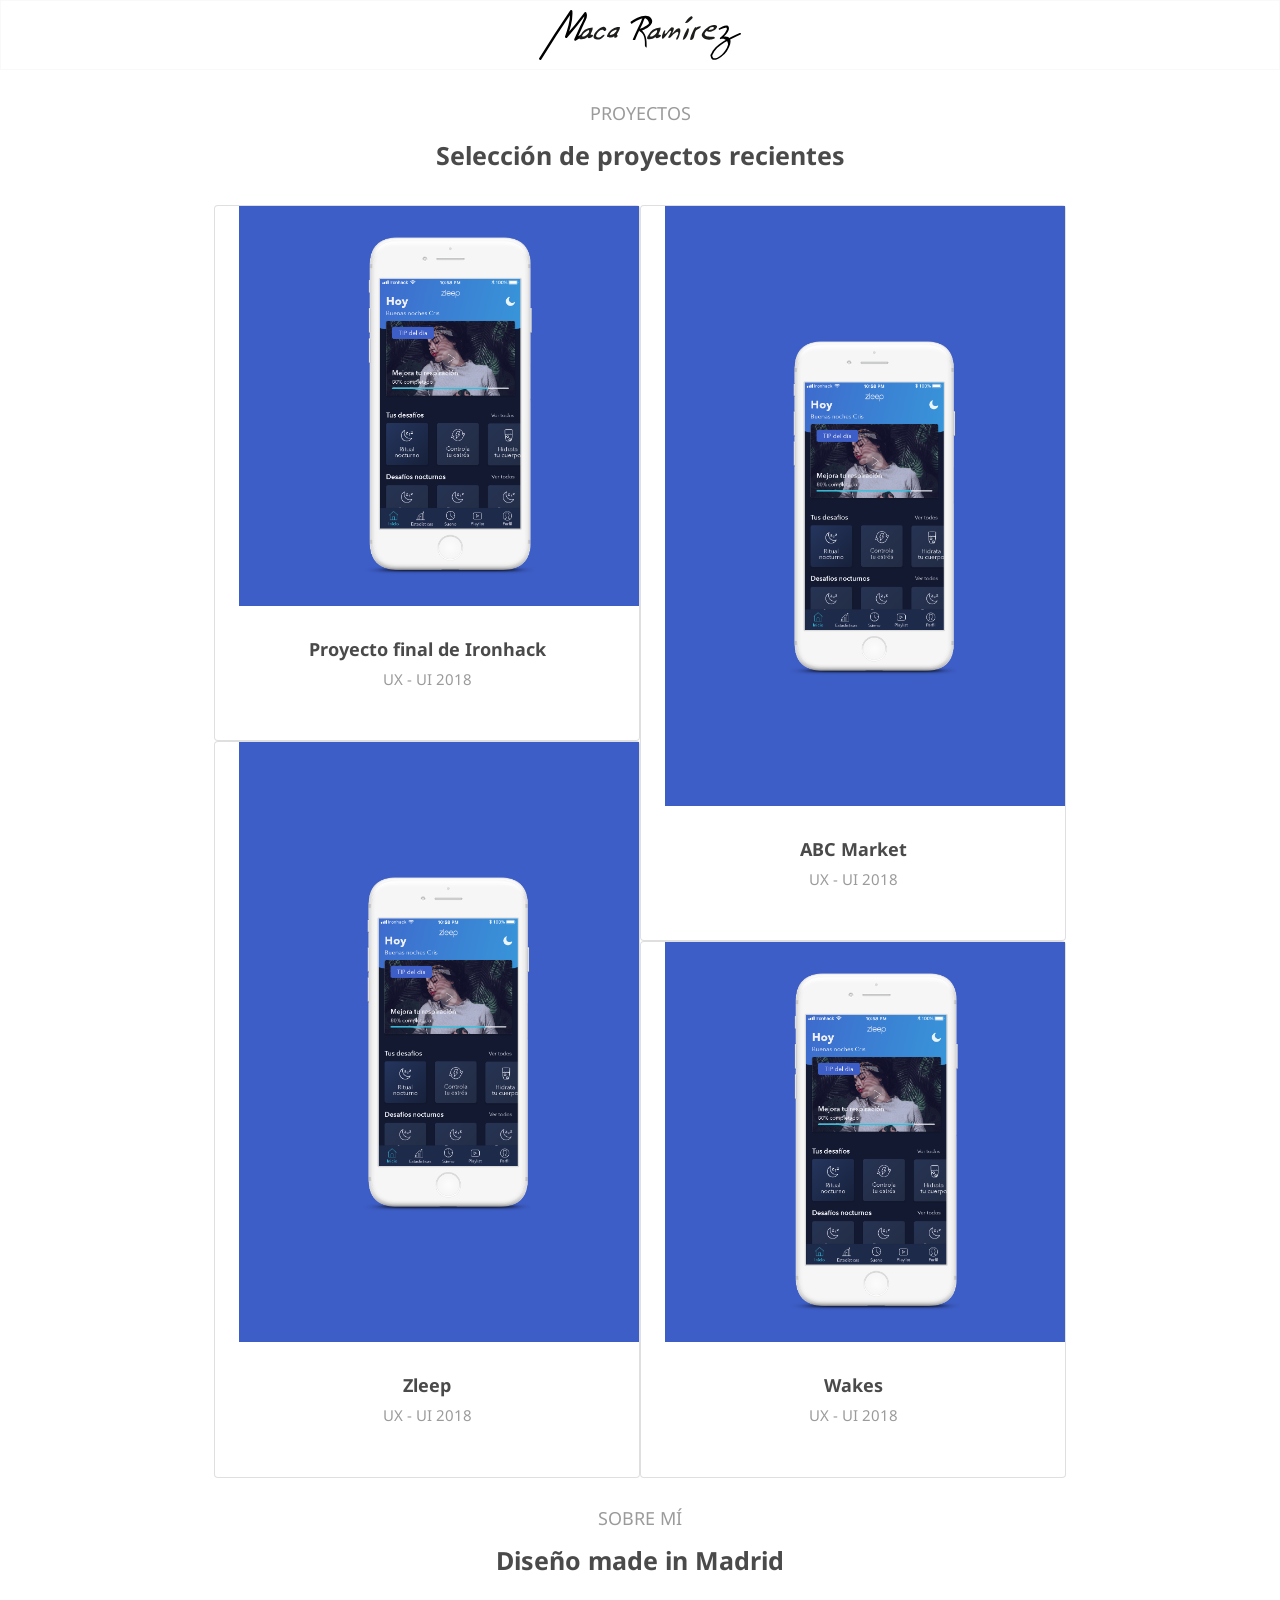
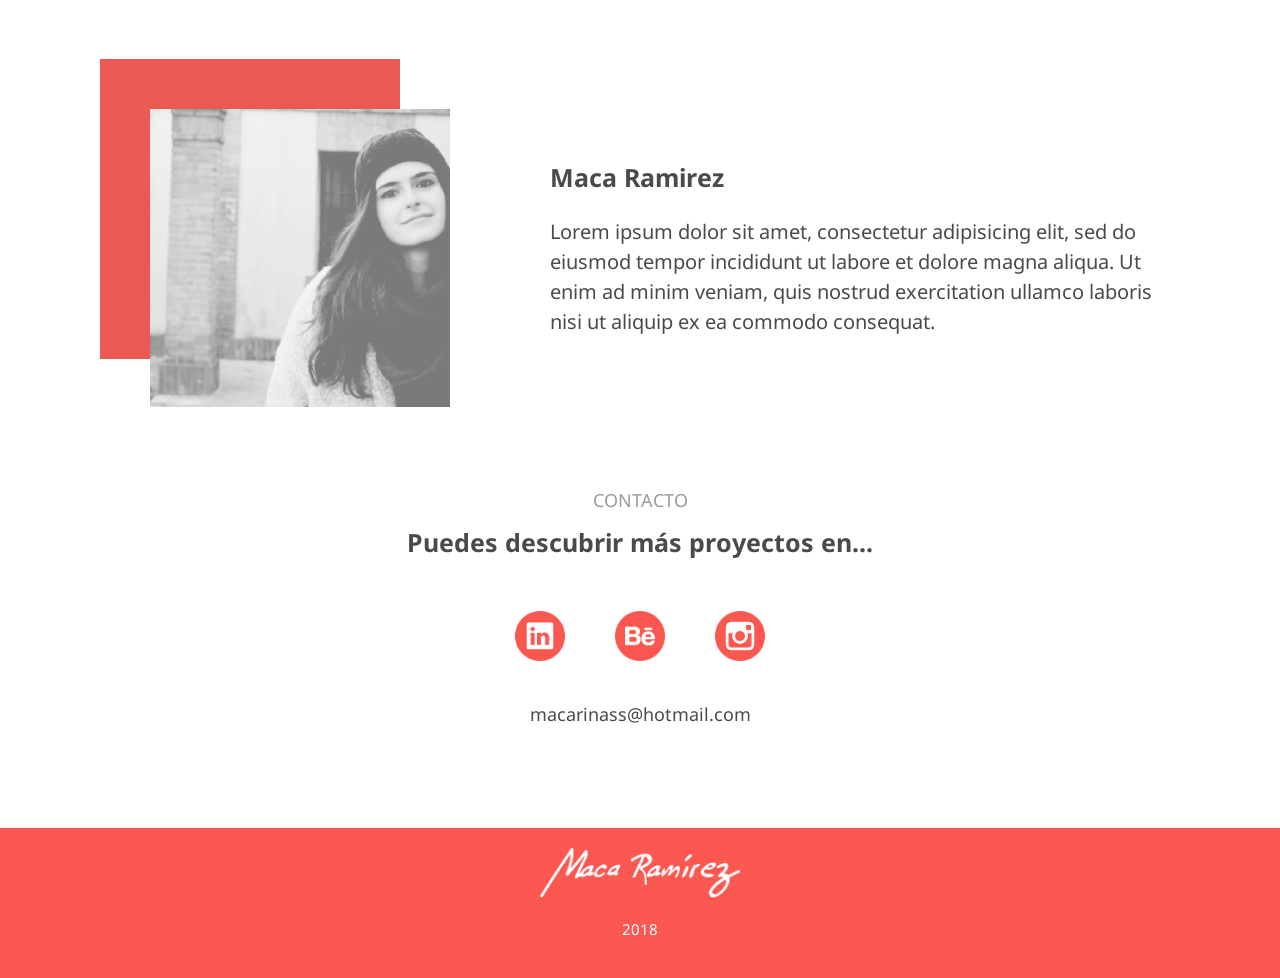
==== index.html @ 179eaa15 "first version" ====
<!DOCTYPE html>
<html lang="en" dir="ltr">
  <head>
    <meta charset="utf-8">
    <link rel="stylesheet" href="stylesheets/file.css">
    <link rel="stylesheet" href="https://stackpath.bootstrapcdn.com/bootstrap/4.1.3/css/bootstrap.min.css">

    <link href="https://fonts.googleapis.com/css?family=Noto+Sans:400,700" rel="stylesheet">

    <title>Maca Ramírez</title>
  </head>
  <body>
    <div class="header">
      <img src="images/name.svg" alt="Logo Maca Ramírez" class="logo">
    </div>
    <main>
      <div class="cover_content">
        <div class="cover">
          <img src="images/cover2.png" alt="Cover description" class="cover2 img-fluid">
        </div>
      </div>
      <div class="proyects_content">
        <div class="proyects_title">
          <span class="type">PROYECTOS</span>
          <span class="subtitle">Selección de proyectos recientes</span>
        </div>

        <div class="cards">
          <div class="card card1">
            <div class="image1 image">
            </div>
            <div class="info_card">
              <span class="name_card">Proyecto final de Ironhack</span>
              <span class="description_card">UX - UI 2018</span>
            </div>
          </div>
          <div class="card card2">
            <div class="image2 image">
            </div>
            <div class="info_card">
              <span class="name_card">Zleep</span>
              <span class="description_card">UX - UI 2018</span>
            </div>
          </div>
          <div class="card card3">
            <div class="image3 image">
            </div>
            <div class="info_card">
              <span class="name_card">ABC Market</span>
              <span class="description_card">UX - UI 2018</span>
            </div>
          </div>
          <div class="card card4">
            <div class="image4 image">
            </div>
            <div class="info_card">
              <span class="name_card">Wakes</span>
              <span class="description_card">UX - UI 2018</span>
            </div>
          </div>
        </div>
      </div>
      <div class="about">
        <div class="proyects_title">
          <span class="type">SOBRE MÍ</span>
          <span class="subtitle">Diseño made in Madrid</span>
        </div>
      </div>
      <div class="about_content">
        <div class="personal">
          <div class="background_box"></div>
          <div class="image_personal">
            <img src="images/personal.jpg" alt="">
          </div>
        </div>
        <div class="info">
          <div class="name">Maca Ramirez</div>
          <div class="info_text">
            Lorem ipsum dolor sit amet, consectetur adipisicing elit, sed do eiusmod tempor incididunt ut labore et dolore magna aliqua. Ut enim ad minim veniam, quis nostrud exercitation ullamco laboris nisi ut aliquip ex ea commodo consequat.
          </div>
        </div>
      </div>
      <div class="contact">
        <div class="proyects_title">
          <span class="type">CONTACTO</span>
          <span class="subtitle">Puedes descubrir más proyectos en...</span>
        </div>
        <div class="redes">
          <span class="Linkedin minilogo">
            <img src="images/linkedin.png" alt="logo linkedin">
          </span>
          <span class="Behance minilogo">
            <img src="images/behance.png" alt="logo linkedin">
          </span>
          <span class="Instagram minilogo">
            <img src="images/instagram.png" alt="logo linkedin">
          </span>
        </div>
        <div class="mail">
          <p>macarinass@hotmail.com</p>
        </div>
      </div>

    </main>
    <footer>
      <div class="footer_content">
        <span class="Logo">
          <img src="images/name.png" alt="logo maca ramirez">
        </span>
        <span class="year">2018</span>
      </div>
    </footer>
  </body>
</html>
---- stylesheets/file.css ----
/* line 1, /Users/macaramirez/Documents/portfolio/Maca_portfolio/scss/file.scss */
.header {
  display: flex;
  justify-content: center;
  align-items: center;
  position: fixed;
  top: 0px;
  width: 100%;
  height: 70px;
  background-color: white;
  border: 1px solid #F9F9F9;
  width: 100%;
  z-index: 1;
}

/* line 13, /Users/macaramirez/Documents/portfolio/Maca_portfolio/scss/file.scss */
.header .logo {
  height: 50px;
}

/* line 17, /Users/macaramirez/Documents/portfolio/Maca_portfolio/scss/file.scss */
main {
  margin-bottom: 100px;
}

/* line 19, /Users/macaramirez/Documents/portfolio/Maca_portfolio/scss/file.scss */
main .cover_content {
  display: flex;
  justify-content: center;
  margin-top: 50px;
}

/* line 23, /Users/macaramirez/Documents/portfolio/Maca_portfolio/scss/file.scss */
main .cover_content .cover {
  display: flex;
  justify-content: center;
  width: 90%;
  background-color: #eb5953;
  /*
      .imagen1{
        background-image: url(../images/portada1.jpg);
        width: 500px;
        height: 600px;
        background-size: auto;

      }

      .cover1{
        display: inline;
        height: 600px;
      }

    }
    .cover:hover{
      .cover1{
        display: none;
      }
      .cover2{
        display: inline;
        height: 600px;
      }*/
}

/* line 28, /Users/macaramirez/Documents/portfolio/Maca_portfolio/scss/file.scss */
main .cover_content .cover img {
  width: 800px;
  height: 400px;
}

/* line 55, /Users/macaramirez/Documents/portfolio/Maca_portfolio/scss/file.scss */
main .cover_content .cover .cover2 {
  display: none;
}

/* line 61, /Users/macaramirez/Documents/portfolio/Maca_portfolio/scss/file.scss */
main .proyects_content .proyects_title {
  display: flex;
  flex-direction: column;
  align-items: center;
  margin-top: 50px;
}

/* line 66, /Users/macaramirez/Documents/portfolio/Maca_portfolio/scss/file.scss */
main .proyects_content .proyects_title .type {
  font-family: 'Noto Sans', sans-serif;
  font-size: 18px;
  color: #9B9B9B;
  font-weight: 400;
  margin-bottom: 10px;
}

/* line 73, /Users/macaramirez/Documents/portfolio/Maca_portfolio/scss/file.scss */
main .proyects_content .proyects_title .subtitle {
  font-family: 'Noto Sans', sans-serif;
  font-size: 25px;
  color: #4A4A4A;
  font-weight: 700;
  margin-bottom: 30px;
}

/* line 82, /Users/macaramirez/Documents/portfolio/Maca_portfolio/scss/file.scss */
main .cards {
  display: flex;
  flex-wrap: wrap;
  flex-direction: column;
  align-content: center;
  height: 1300px;
}

/* line 90, /Users/macaramirez/Documents/portfolio/Maca_portfolio/scss/file.scss */
main .cards .card .image1 {
  background-image: url("../images/proyect1.png");
  background-size: cover;
  height: 400px;
  width: 400px;
  margin-left: 24px;
}

/* line 98, /Users/macaramirez/Documents/portfolio/Maca_portfolio/scss/file.scss */
main .cards .card .image2 {
  background-image: url("../images/proyect2.png");
  background-size: cover;
  height: 600px;
  width: 400px;
  margin-left: 24px;
}

/* line 106, /Users/macaramirez/Documents/portfolio/Maca_portfolio/scss/file.scss */
main .cards .card .image3 {
  background-image: url("../images/proyect2.png");
  background-size: cover;
  height: 600px;
  width: 400px;
  margin-left: 24px;
}

/* line 114, /Users/macaramirez/Documents/portfolio/Maca_portfolio/scss/file.scss */
main .cards .card .image4 {
  background-image: url("../images/proyect1.png");
  background-size: cover;
  height: 400px;
  width: 400px;
  margin-left: 24px;
}

/* line 122, /Users/macaramirez/Documents/portfolio/Maca_portfolio/scss/file.scss */
main .cards .card .image {
  background-color: #3e5ec7;
}

/* line 125, /Users/macaramirez/Documents/portfolio/Maca_portfolio/scss/file.scss */
main .cards .card .image:hover {
  background-color: #eb5953;
}

/* line 129, /Users/macaramirez/Documents/portfolio/Maca_portfolio/scss/file.scss */
main .cards .card .info_card {
  display: flex;
  flex-direction: column;
  align-items: center;
  margin-top: 10px;
}

/* line 134, /Users/macaramirez/Documents/portfolio/Maca_portfolio/scss/file.scss */
main .cards .card .info_card .name_card {
  font-family: 'Noto Sans', sans-serif;
  font-size: 18px;
  color: #4A4A4A;
  font-weight: 700;
  margin: 20px 0px 5px;
}

/* line 141, /Users/macaramirez/Documents/portfolio/Maca_portfolio/scss/file.scss */
main .cards .card .info_card .description_card {
  font-family: 'Noto Sans', sans-serif;
  font-size: 15px;
  color: #9B9B9B;
  font-weight: 400;
  margin: 0px 0px 50px;
}

/* line 153, /Users/macaramirez/Documents/portfolio/Maca_portfolio/scss/file.scss */
main .about .proyects_title {
  display: flex;
  flex-direction: column;
  align-items: center;
}

/* line 157, /Users/macaramirez/Documents/portfolio/Maca_portfolio/scss/file.scss */
main .about .proyects_title .type {
  font-family: 'Noto Sans', sans-serif;
  font-size: 18px;
  color: #9B9B9B;
  font-weight: 400;
  margin-bottom: 10px;
}

/* line 164, /Users/macaramirez/Documents/portfolio/Maca_portfolio/scss/file.scss */
main .about .proyects_title .subtitle {
  font-family: 'Noto Sans', sans-serif;
  font-size: 25px;
  color: #4A4A4A;
  font-weight: 700;
  margin-bottom: 30px;
}

/* line 173, /Users/macaramirez/Documents/portfolio/Maca_portfolio/scss/file.scss */
main .about_content {
  display: flex;
  margin: 0;
  width: 90%;
}

/* line 178, /Users/macaramirez/Documents/portfolio/Maca_portfolio/scss/file.scss */
main .about_content .personal .background_box {
  position: relative;
  width: 300px;
  height: 300px;
  margin-top: 50px;
  margin-left: 100px;
  background-color: #eb5953;
}

/* line 186, /Users/macaramirez/Documents/portfolio/Maca_portfolio/scss/file.scss */
main .about_content .personal .image_personal {
  position: absolute;
  margin-left: 150px;
  margin-top: -250px;
  width: 300px;
}

/* line 191, /Users/macaramirez/Documents/portfolio/Maca_portfolio/scss/file.scss */
main .about_content .personal .image_personal img {
  width: 100%;
}

/* line 196, /Users/macaramirez/Documents/portfolio/Maca_portfolio/scss/file.scss */
main .about_content .info {
  margin: 150px 0px 100px 150px;
}

/* line 198, /Users/macaramirez/Documents/portfolio/Maca_portfolio/scss/file.scss */
main .about_content .info .name {
  font-family: 'Noto Sans', sans-serif;
  font-size: 25px;
  color: #4A4A4A;
  font-weight: 700;
  margin-bottom: 20px;
}

/* line 205, /Users/macaramirez/Documents/portfolio/Maca_portfolio/scss/file.scss */
main .about_content .info .info_text {
  font-family: 'Noto Sans', sans-serif;
  font-size: 20px;
  color: #4A4A4A;
  font-weight: 400;
}

/* line 214, /Users/macaramirez/Documents/portfolio/Maca_portfolio/scss/file.scss */
main .contact .proyects_title {
  display: flex;
  flex-direction: column;
  align-items: center;
  margin-top: 50px;
}

/* line 219, /Users/macaramirez/Documents/portfolio/Maca_portfolio/scss/file.scss */
main .contact .proyects_title .type {
  font-family: 'Noto Sans', sans-serif;
  font-size: 18px;
  color: #9B9B9B;
  font-weight: 400;
  margin-bottom: 10px;
}

/* line 226, /Users/macaramirez/Documents/portfolio/Maca_portfolio/scss/file.scss */
main .contact .proyects_title .subtitle {
  font-family: 'Noto Sans', sans-serif;
  font-size: 25px;
  color: #4A4A4A;
  font-weight: 700;
  margin-bottom: 50px;
}

/* line 234, /Users/macaramirez/Documents/portfolio/Maca_portfolio/scss/file.scss */
main .contact .redes {
  display: flex;
  justify-content: center;
}

/* line 237, /Users/macaramirez/Documents/portfolio/Maca_portfolio/scss/file.scss */
main .contact .redes span.minilogo {
  margin: 0 25px;
}

/* line 239, /Users/macaramirez/Documents/portfolio/Maca_portfolio/scss/file.scss */
main .contact .redes span.minilogo img {
  width: 50px;
}

/* line 244, /Users/macaramirez/Documents/portfolio/Maca_portfolio/scss/file.scss */
main .contact .mail {
  display: flex;
  justify-content: center;
}

/* line 247, /Users/macaramirez/Documents/portfolio/Maca_portfolio/scss/file.scss */
main .contact .mail p {
  font-family: 'Noto Sans', sans-serif;
  font-size: 18px;
  color: #4A4A4A;
  font-weight: 400;
  margin: 40px 0 0px;
}

/* line 258, /Users/macaramirez/Documents/portfolio/Maca_portfolio/scss/file.scss */
footer {
  height: 150px;
  background-color: #FA5851;
  display: flex;
  flex-direction: column;
  align-items: center;
  justify-content: center;
}

/* line 265, /Users/macaramirez/Documents/portfolio/Maca_portfolio/scss/file.scss */
footer .footer_content {
  display: flex;
  flex-direction: column;
  align-items: center;
  justify-content: center;
}

/* line 270, /Users/macaramirez/Documents/portfolio/Maca_portfolio/scss/file.scss */
footer .footer_content img {
  width: 200px;
  margin: 20px 0 20px;
}

/* line 274, /Users/macaramirez/Documents/portfolio/Maca_portfolio/scss/file.scss */
footer .footer_content span {
  font-family: 'Noto Sans', sans-serif;
  font-size: 15px;
  color: white;
  font-weight: 400;
  margin-bottom: 20px 0 40px;
}

/*# sourceMappingURL=../stylesheets/file.map */
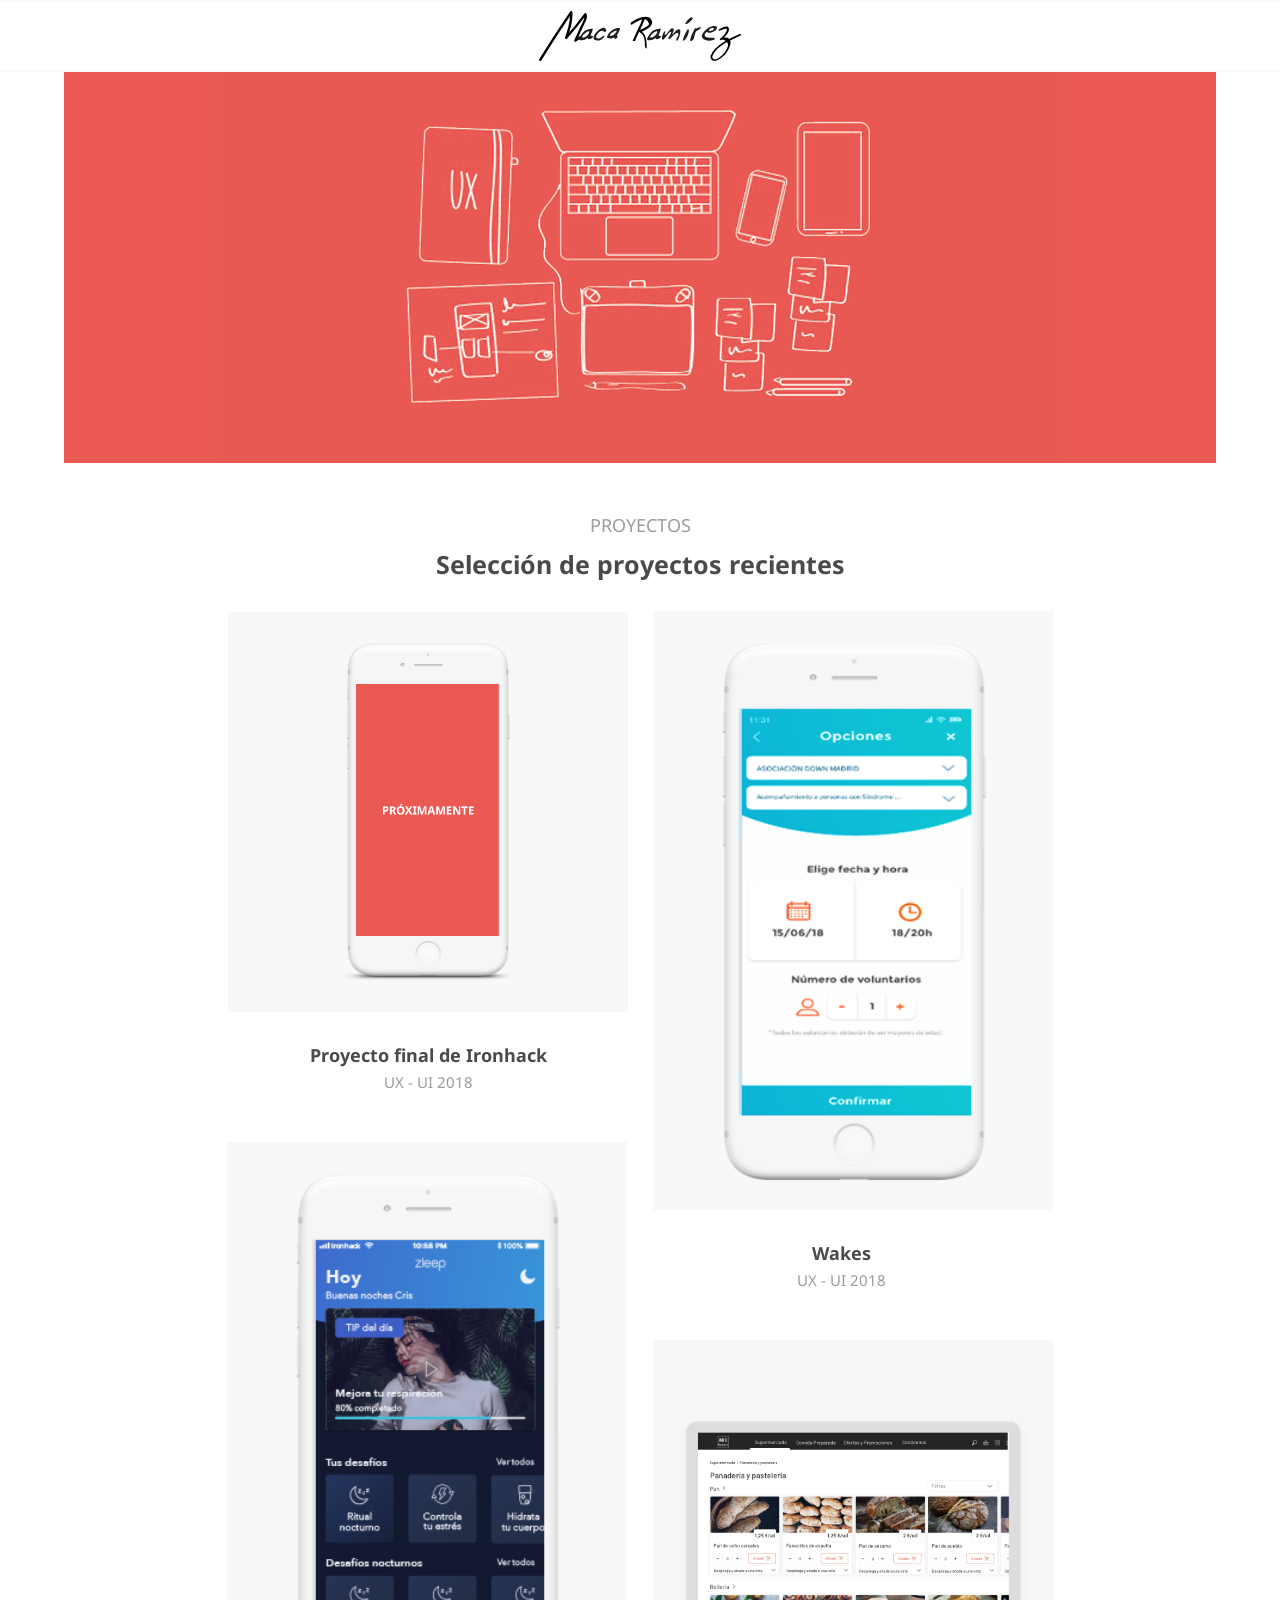
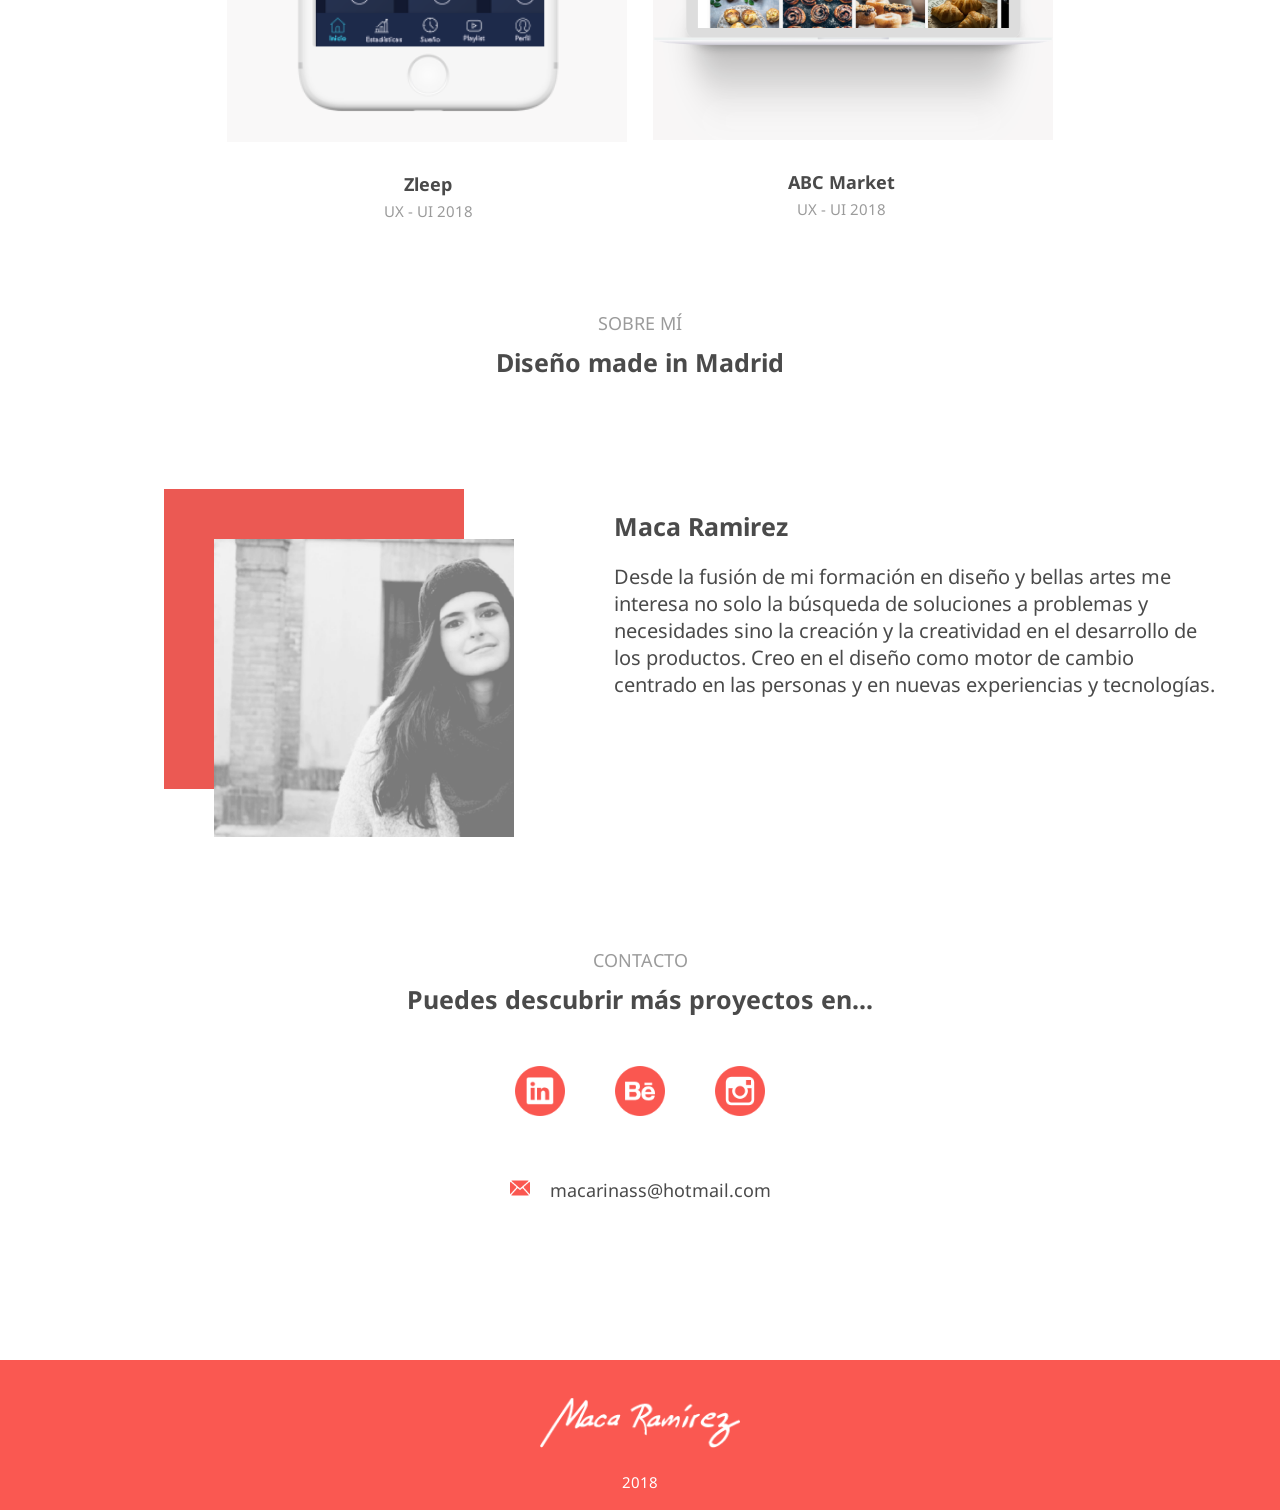
==== commit b6740e35: "pueblo" ====
--- a/index.html
+++ b/index.html
@@ -2,8 +2,8 @@
 <html lang="en" dir="ltr">
   <head>
     <meta charset="utf-8">
+    <meta name="viewport" content="width=device-width, initial-scale=1">
     <link rel="stylesheet" href="stylesheets/file.css">
-    <link rel="stylesheet" href="https://stackpath.bootstrapcdn.com/bootstrap/4.1.3/css/bootstrap.min.css">
 
     <link href="https://fonts.googleapis.com/css?family=Noto+Sans:400,700" rel="stylesheet">
 
@@ -13,10 +13,15 @@
     <div class="header">
       <img src="images/name.svg" alt="Logo Maca Ramírez" class="logo">
     </div>
-    <main>
+    <main class="principal">
       <div class="cover_content">
         <div class="cover">
-          <img src="images/cover2.png" alt="Cover description" class="cover2 img-fluid">
+          <span class="cover1">
+            <img src="images/cover1.jpg" alt="" class="cover11">
+          </span>
+          <span class="cover2">
+            <img src="images/cover2.jpg" alt="" class="cover22" >
+          </span>
         </div>
       </div>
       <div class="proyects_content">
@@ -26,38 +31,48 @@
         </div>
 
         <div class="cards">
-          <div class="card card1">
-            <div class="image1 image">
+          <a href="#">
+            <div class="card card1">
+              <div class="image1 image_card image_card1">
+              </div>
+              <div class="info_card">
+                <span class="name_card">Proyecto final de Ironhack</span>
+                <span class="description_card">UX - UI 2018</span>
+              </div>
             </div>
-            <div class="info_card">
-              <span class="name_card">Proyecto final de Ironhack</span>
-              <span class="description_card">UX - UI 2018</span>
+          </a>
+          <a href="#">
+            <div class="card card2">
+              <div class="image2 image_card image_card2">
+              </div>
+              <div class="info_card">
+                <span class="name_card">Zleep</span>
+                <span class="description_card">UX - UI 2018</span>
+              </div>
             </div>
-          </div>
-          <div class="card card2">
-            <div class="image2 image">
+          </a>
+
+          <a href="#">
+            <div class="card card3">
+              <div class="image3 image_card image_card3">
+              </div>
+              <div class="info_card">
+                <span class="name_card">Wakes</span>
+                <span class="description_card">UX - UI 2018</span>
+              </div>
             </div>
-            <div class="info_card">
-              <span class="name_card">Zleep</span>
-              <span class="description_card">UX - UI 2018</span>
+          </a>
+
+          <a href="#">
+            <div class="card card4">
+              <div class="image4 image_card image_card4">
+              </div>
+              <div class="info_card">
+                <span class="name_card">ABC Market</span>
+                <span class="description_card">UX - UI 2018</span>
+              </div>
             </div>
-          </div>
-          <div class="card card3">
-            <div class="image3 image">
-            </div>
-            <div class="info_card">
-              <span class="name_card">ABC Market</span>
-              <span class="description_card">UX - UI 2018</span>
-            </div>
-          </div>
-          <div class="card card4">
-            <div class="image4 image">
-            </div>
-            <div class="info_card">
-              <span class="name_card">Wakes</span>
-              <span class="description_card">UX - UI 2018</span>
-            </div>
-          </div>
+          </a>
         </div>
       </div>
       <div class="about">
@@ -76,7 +91,7 @@
         <div class="info">
           <div class="name">Maca Ramirez</div>
           <div class="info_text">
-            Lorem ipsum dolor sit amet, consectetur adipisicing elit, sed do eiusmod tempor incididunt ut labore et dolore magna aliqua. Ut enim ad minim veniam, quis nostrud exercitation ullamco laboris nisi ut aliquip ex ea commodo consequat.
+            Desde la fusión de mi formación en diseño y bellas artes me interesa no solo la búsqueda de soluciones a problemas y necesidades sino la creación y la creatividad en el desarrollo de los productos. Creo en el diseño como motor de cambio centrado en las personas y en nuevas experiencias y tecnologías.
           </div>
         </div>
       </div>
@@ -86,18 +101,39 @@
           <span class="subtitle">Puedes descubrir más proyectos en...</span>
         </div>
         <div class="redes">
-          <span class="Linkedin minilogo">
-            <img src="images/linkedin.png" alt="logo linkedin">
-          </span>
-          <span class="Behance minilogo">
-            <img src="images/behance.png" alt="logo linkedin">
-          </span>
-          <span class="Instagram minilogo">
-            <img src="images/instagram.png" alt="logo linkedin">
-          </span>
+          <a href="https://www.linkedin.com/in/macarenaramirezgiron/">
+            <div class="linkedin">
+              <span class="linkedin_logo minilogo">
+                <img src="images/linkedin.png" alt="logo linkedin" class="lkd">
+                <img src="images/linkedin2.png" alt="logo linkedin" class="lkd_2">
+            </span>
+            </div>
+          </a>
+
+          <a href="https://www.behance.net/macarinassd060">
+            <div class="behance">
+              <span class="behance_logo minilogo">
+                <img src="images/behance.png" alt="logo behance" class="beh">
+                <img src="images/behance2.png" alt="logo behance" class="beh_2">
+              </span>
+            </div>
+          </a>
+          <a href="https://www.instagram.com/mr_uxuidesign/">
+            <div class="instagram">
+              <span class="instagram_logo minilogo">
+                <img src="images/instagram.png" alt="logo instagram" class="ins">
+                <img src="images/instagram2.png" alt="logo instagram" class="ins_2">
+              </span>
+            </div>
+          </a>
+
         </div>
         <div class="mail">
-          <p>macarinass@hotmail.com</p>
+          <span class="icon_mail">
+            <img src="images/mail.png" alt="icono_mail" class="icon_mail_red">
+          </span>
+          <a href="mailto:macarinass@email.com">
+          <p>macarinass@hotmail.com</p></a>
         </div>
       </div>
 
--- a/stylesheets/file.css
+++ b/stylesheets/file.css
@@ -1,349 +1 @@
-/* line 1, /Users/macaramirez/Documents/portfolio/Maca_portfolio/scss/file.scss */
-.header {
-  display: flex;
-  justify-content: center;
-  align-items: center;
-  position: fixed;
-  top: 0px;
-  width: 100%;
-  height: 70px;
-  background-color: white;
-  border: 1px solid #F9F9F9;
-  width: 100%;
-  z-index: 1;
-}
-
-/* line 13, /Users/macaramirez/Documents/portfolio/Maca_portfolio/scss/file.scss */
-.header .logo {
-  height: 50px;
-}
-
-/* line 17, /Users/macaramirez/Documents/portfolio/Maca_portfolio/scss/file.scss */
-main {
-  margin-bottom: 100px;
-}
-
-/* line 19, /Users/macaramirez/Documents/portfolio/Maca_portfolio/scss/file.scss */
-main .cover_content {
-  display: flex;
-  justify-content: center;
-  margin-top: 50px;
-}
-
-/* line 23, /Users/macaramirez/Documents/portfolio/Maca_portfolio/scss/file.scss */
-main .cover_content .cover {
-  display: flex;
-  justify-content: center;
-  width: 90%;
-  background-color: #eb5953;
-  /*
-      .imagen1{
-        background-image: url(../images/portada1.jpg);
-        width: 500px;
-        height: 600px;
-        background-size: auto;
-
-      }
-
-      .cover1{
-        display: inline;
-        height: 600px;
-      }
-
-    }
-    .cover:hover{
-      .cover1{
-        display: none;
-      }
-      .cover2{
-        display: inline;
-        height: 600px;
-      }*/
-}
-
-/* line 28, /Users/macaramirez/Documents/portfolio/Maca_portfolio/scss/file.scss */
-main .cover_content .cover img {
-  width: 800px;
-  height: 400px;
-}
-
-/* line 55, /Users/macaramirez/Documents/portfolio/Maca_portfolio/scss/file.scss */
-main .cover_content .cover .cover2 {
-  display: none;
-}
-
-/* line 61, /Users/macaramirez/Documents/portfolio/Maca_portfolio/scss/file.scss */
-main .proyects_content .proyects_title {
-  display: flex;
-  flex-direction: column;
-  align-items: center;
-  margin-top: 50px;
-}
-
-/* line 66, /Users/macaramirez/Documents/portfolio/Maca_portfolio/scss/file.scss */
-main .proyects_content .proyects_title .type {
-  font-family: 'Noto Sans', sans-serif;
-  font-size: 18px;
-  color: #9B9B9B;
-  font-weight: 400;
-  margin-bottom: 10px;
-}
-
-/* line 73, /Users/macaramirez/Documents/portfolio/Maca_portfolio/scss/file.scss */
-main .proyects_content .proyects_title .subtitle {
-  font-family: 'Noto Sans', sans-serif;
-  font-size: 25px;
-  color: #4A4A4A;
-  font-weight: 700;
-  margin-bottom: 30px;
-}
-
-/* line 82, /Users/macaramirez/Documents/portfolio/Maca_portfolio/scss/file.scss */
-main .cards {
-  display: flex;
-  flex-wrap: wrap;
-  flex-direction: column;
-  align-content: center;
-  height: 1300px;
-}
-
-/* line 90, /Users/macaramirez/Documents/portfolio/Maca_portfolio/scss/file.scss */
-main .cards .card .image1 {
-  background-image: url("../images/proyect1.png");
-  background-size: cover;
-  height: 400px;
-  width: 400px;
-  margin-left: 24px;
-}
-
-/* line 98, /Users/macaramirez/Documents/portfolio/Maca_portfolio/scss/file.scss */
-main .cards .card .image2 {
-  background-image: url("../images/proyect2.png");
-  background-size: cover;
-  height: 600px;
-  width: 400px;
-  margin-left: 24px;
-}
-
-/* line 106, /Users/macaramirez/Documents/portfolio/Maca_portfolio/scss/file.scss */
-main .cards .card .image3 {
-  background-image: url("../images/proyect2.png");
-  background-size: cover;
-  height: 600px;
-  width: 400px;
-  margin-left: 24px;
-}
-
-/* line 114, /Users/macaramirez/Documents/portfolio/Maca_portfolio/scss/file.scss */
-main .cards .card .image4 {
-  background-image: url("../images/proyect1.png");
-  background-size: cover;
-  height: 400px;
-  width: 400px;
-  margin-left: 24px;
-}
-
-/* line 122, /Users/macaramirez/Documents/portfolio/Maca_portfolio/scss/file.scss */
-main .cards .card .image {
-  background-color: #3e5ec7;
-}
-
-/* line 125, /Users/macaramirez/Documents/portfolio/Maca_portfolio/scss/file.scss */
-main .cards .card .image:hover {
-  background-color: #eb5953;
-}
-
-/* line 129, /Users/macaramirez/Documents/portfolio/Maca_portfolio/scss/file.scss */
-main .cards .card .info_card {
-  display: flex;
-  flex-direction: column;
-  align-items: center;
-  margin-top: 10px;
-}
-
-/* line 134, /Users/macaramirez/Documents/portfolio/Maca_portfolio/scss/file.scss */
-main .cards .card .info_card .name_card {
-  font-family: 'Noto Sans', sans-serif;
-  font-size: 18px;
-  color: #4A4A4A;
-  font-weight: 700;
-  margin: 20px 0px 5px;
-}
-
-/* line 141, /Users/macaramirez/Documents/portfolio/Maca_portfolio/scss/file.scss */
-main .cards .card .info_card .description_card {
-  font-family: 'Noto Sans', sans-serif;
-  font-size: 15px;
-  color: #9B9B9B;
-  font-weight: 400;
-  margin: 0px 0px 50px;
-}
-
-/* line 153, /Users/macaramirez/Documents/portfolio/Maca_portfolio/scss/file.scss */
-main .about .proyects_title {
-  display: flex;
-  flex-direction: column;
-  align-items: center;
-}
-
-/* line 157, /Users/macaramirez/Documents/portfolio/Maca_portfolio/scss/file.scss */
-main .about .proyects_title .type {
-  font-family: 'Noto Sans', sans-serif;
-  font-size: 18px;
-  color: #9B9B9B;
-  font-weight: 400;
-  margin-bottom: 10px;
-}
-
-/* line 164, /Users/macaramirez/Documents/portfolio/Maca_portfolio/scss/file.scss */
-main .about .proyects_title .subtitle {
-  font-family: 'Noto Sans', sans-serif;
-  font-size: 25px;
-  color: #4A4A4A;
-  font-weight: 700;
-  margin-bottom: 30px;
-}
-
-/* line 173, /Users/macaramirez/Documents/portfolio/Maca_portfolio/scss/file.scss */
-main .about_content {
-  display: flex;
-  margin: 0;
-  width: 90%;
-}
-
-/* line 178, /Users/macaramirez/Documents/portfolio/Maca_portfolio/scss/file.scss */
-main .about_content .personal .background_box {
-  position: relative;
-  width: 300px;
-  height: 300px;
-  margin-top: 50px;
-  margin-left: 100px;
-  background-color: #eb5953;
-}
-
-/* line 186, /Users/macaramirez/Documents/portfolio/Maca_portfolio/scss/file.scss */
-main .about_content .personal .image_personal {
-  position: absolute;
-  margin-left: 150px;
-  margin-top: -250px;
-  width: 300px;
-}
-
-/* line 191, /Users/macaramirez/Documents/portfolio/Maca_portfolio/scss/file.scss */
-main .about_content .personal .image_personal img {
-  width: 100%;
-}
-
-/* line 196, /Users/macaramirez/Documents/portfolio/Maca_portfolio/scss/file.scss */
-main .about_content .info {
-  margin: 150px 0px 100px 150px;
-}
-
-/* line 198, /Users/macaramirez/Documents/portfolio/Maca_portfolio/scss/file.scss */
-main .about_content .info .name {
-  font-family: 'Noto Sans', sans-serif;
-  font-size: 25px;
-  color: #4A4A4A;
-  font-weight: 700;
-  margin-bottom: 20px;
-}
-
-/* line 205, /Users/macaramirez/Documents/portfolio/Maca_portfolio/scss/file.scss */
-main .about_content .info .info_text {
-  font-family: 'Noto Sans', sans-serif;
-  font-size: 20px;
-  color: #4A4A4A;
-  font-weight: 400;
-}
-
-/* line 214, /Users/macaramirez/Documents/portfolio/Maca_portfolio/scss/file.scss */
-main .contact .proyects_title {
-  display: flex;
-  flex-direction: column;
-  align-items: center;
-  margin-top: 50px;
-}
-
-/* line 219, /Users/macaramirez/Documents/portfolio/Maca_portfolio/scss/file.scss */
-main .contact .proyects_title .type {
-  font-family: 'Noto Sans', sans-serif;
-  font-size: 18px;
-  color: #9B9B9B;
-  font-weight: 400;
-  margin-bottom: 10px;
-}
-
-/* line 226, /Users/macaramirez/Documents/portfolio/Maca_portfolio/scss/file.scss */
-main .contact .proyects_title .subtitle {
-  font-family: 'Noto Sans', sans-serif;
-  font-size: 25px;
-  color: #4A4A4A;
-  font-weight: 700;
-  margin-bottom: 50px;
-}
-
-/* line 234, /Users/macaramirez/Documents/portfolio/Maca_portfolio/scss/file.scss */
-main .contact .redes {
-  display: flex;
-  justify-content: center;
-}
-
-/* line 237, /Users/macaramirez/Documents/portfolio/Maca_portfolio/scss/file.scss */
-main .contact .redes span.minilogo {
-  margin: 0 25px;
-}
-
-/* line 239, /Users/macaramirez/Documents/portfolio/Maca_portfolio/scss/file.scss */
-main .contact .redes span.minilogo img {
-  width: 50px;
-}
-
-/* line 244, /Users/macaramirez/Documents/portfolio/Maca_portfolio/scss/file.scss */
-main .contact .mail {
-  display: flex;
-  justify-content: center;
-}
-
-/* line 247, /Users/macaramirez/Documents/portfolio/Maca_portfolio/scss/file.scss */
-main .contact .mail p {
-  font-family: 'Noto Sans', sans-serif;
-  font-size: 18px;
-  color: #4A4A4A;
-  font-weight: 400;
-  margin: 40px 0 0px;
-}
-
-/* line 258, /Users/macaramirez/Documents/portfolio/Maca_portfolio/scss/file.scss */
-footer {
-  height: 150px;
-  background-color: #FA5851;
-  display: flex;
-  flex-direction: column;
-  align-items: center;
-  justify-content: center;
-}
-
-/* line 265, /Users/macaramirez/Documents/portfolio/Maca_portfolio/scss/file.scss */
-footer .footer_content {
-  display: flex;
-  flex-direction: column;
-  align-items: center;
-  justify-content: center;
-}
-
-/* line 270, /Users/macaramirez/Documents/portfolio/Maca_portfolio/scss/file.scss */
-footer .footer_content img {
-  width: 200px;
-  margin: 20px 0 20px;
-}
-
-/* line 274, /Users/macaramirez/Documents/portfolio/Maca_portfolio/scss/file.scss */
-footer .footer_content span {
-  font-family: 'Noto Sans', sans-serif;
-  font-size: 15px;
-  color: white;
-  font-weight: 400;
-  margin-bottom: 20px 0 40px;
-}
-
-/*# sourceMappingURL=../stylesheets/file.map */+body{margin:0;display:flex;flex-direction:column;align-items:center}body a{text-decoration:none}body .header{display:flex;justify-content:center;align-items:center;position:fixed;top:0px;width:100%;height:70px;background-color:white;border:1px solid #F9F9F9;z-index:1;margin:0}body .header .logo{height:50px}body .principal{width:100%;display:flex;flex-direction:column;align-items:center;margin-bottom:100px}body .principal .cover_content{display:flex;justify-content:center;align-content:center;width:90%;margin-top:50px;background-color:#eb5953}body .principal .cover_content .cover11{width:100%;max-width:100%;height:auto;min-height:200px;display:inline}body .principal .cover_content .cover22{display:none}body .principal .cover_content:hover .cover11{display:none}body .principal .cover_content:hover .cover22{width:100%;max-width:100%;height:auto;min-height:200px;display:inline}body .principal .proyects_content .proyects_title{display:flex;flex-direction:column;align-items:center;margin-top:50px}body .principal .proyects_content .proyects_title .type{font-family:'Noto Sans', sans-serif;font-size:18px;color:#9B9B9B;font-weight:400;margin-bottom:10px}body .principal .proyects_content .proyects_title .subtitle{font-family:'Noto Sans', sans-serif;font-size:25px;color:#4A4A4A;font-weight:700;margin-bottom:30px}body .principal .cards{display:flex;flex-wrap:wrap;flex-direction:column;align-content:center;height:1300px}body .principal .cards .card .image1{background-image:url("../images/proyect1.png");background-size:cover;height:400px;width:400px;border:solid 1px white;background-position:center}body .principal .cards .card .image2{background-image:url("../images/proyect2.png");background-size:cover;height:600px;width:400px;background-position:center}body .principal .cards .card .image3{background-image:url("../images/proyect5.png");background-size:cover;height:600px;width:400px;margin-left:24px;background-position:center}body .principal .cards .card .image4{background-image:url("../images/proyect3.png");background-size:cover;height:400px;width:400px;margin-left:24px;background-position:center}body .principal .cards .card .image_card1{background-color:#F9F8F8}body .principal .cards .card .image_card2{background-color:#F9F8F8}body .principal .cards .card .image_card3{background-color:#F9F8F8}body .principal .cards .card .image_card4{background-color:#F9F8F8}body .principal .cards .card .image_card1:hover{background-color:#FAC751}body .principal .cards .card .image_card2:hover{background-color:#5177FA}body .principal .cards .card .image_card3:hover{background-color:#0dbcd5}body .principal .cards .card .image_card4:hover{background-color:#eb5953}body .principal .cards .card .info_card{display:flex;flex-direction:column;align-items:center;margin-top:10px}body .principal .cards .card .info_card .name_card{font-family:'Noto Sans', sans-serif;font-size:18px;color:#4A4A4A;font-weight:700;margin:20px 0px 5px}body .principal .cards .card .info_card .description_card{font-family:'Noto Sans', sans-serif;font-size:15px;color:#9B9B9B;font-weight:400;margin:0px 0px 50px}body .principal .about .proyects_title{display:flex;flex-direction:column;align-items:center}body .principal .about .proyects_title .type{font-family:'Noto Sans', sans-serif;font-size:18px;color:#9B9B9B;font-weight:400;margin-bottom:10px}body .principal .about .proyects_title .subtitle{font-family:'Noto Sans', sans-serif;font-size:25px;color:#4A4A4A;font-weight:700;margin-bottom:30px}body .principal .about_content{display:flex;margin:0;width:90%}body .principal .about_content .personal .background_box{position:relative;width:300px;height:300px;margin-top:80px;margin-left:100px;background-color:#eb5953}body .principal .about_content .personal .image_personal{position:absolute;margin-left:150px;margin-top:-250px;width:300px}body .principal .about_content .personal .image_personal img{width:100%}body .principal .about_content .info{margin:100px 0px 100px 150px}body .principal .about_content .info .name{font-family:'Noto Sans', sans-serif;font-size:25px;color:#4A4A4A;font-weight:700;margin-bottom:20px}body .principal .about_content .info .info_text{font-family:'Noto Sans', sans-serif;font-size:20px;color:#4A4A4A;font-weight:400}body .principal .contact .proyects_title{display:flex;flex-direction:column;align-items:center;margin-top:150px}body .principal .contact .proyects_title .type{font-family:'Noto Sans', sans-serif;font-size:18px;color:#9B9B9B;font-weight:400;margin-bottom:10px}body .principal .contact .proyects_title .subtitle{font-family:'Noto Sans', sans-serif;font-size:25px;color:#4A4A4A;font-weight:700;margin-bottom:50px}body .principal .contact .redes{display:flex;justify-content:center}body .principal .contact .redes span.minilogo{margin:0 25px}body .principal .contact .redes span.minilogo img{width:50px}body .principal .contact .redes span.minilogo img.lkd_2{display:none}body .principal .contact .redes span.minilogo img.ins_2{display:none}body .principal .contact .redes span.minilogo img.beh_2{display:none}body .principal .contact .redes .linkedin:hover .lkd{display:none}body .principal .contact .redes .linkedin:hover .lkd_2{display:inline}body .principal .contact .redes .behance:hover .beh{display:none}body .principal .contact .redes .behance:hover .beh_2{display:inline}body .principal .contact .redes .instagram:hover .ins{display:none}body .principal .contact .redes .instagram:hover .ins_2{display:inline}body .principal .contact .mail{display:flex;justify-content:center;align-items:center;margin:40px 0}body .principal .contact .mail .icon_mail img{width:20px;margin-right:20px}body .principal .contact .mail p{font-family:'Noto Sans', sans-serif;font-size:18px;color:#4A4A4A;font-weight:400}body footer{height:150px;width:100%;background-color:#FA5851;display:flex;flex-direction:column;align-items:center;justify-content:center}body footer .footer_content{display:flex;flex-direction:column;align-items:center;justify-content:center}body footer .footer_content img{width:200px;margin:20px 0 20px}body footer .footer_content span{font-family:'Noto Sans', sans-serif;font-size:15px;color:white;font-weight:400;margin-bottom:20px 0 40px}@media screen and (max-width: 1024px){body .principal .about_content{display:flex;flex-direction:column;align-items:center}body .principal .cards{height:1100px}body .principal .cards .card .image1{height:450px;width:300px;background-position:center}body .principal .cards .card .image2{height:300px;width:300px;background-position:center}body .principal .cards .card .image3{height:300px;width:300px;background-position:center}body .principal .cards .card .image4{height:450px;width:300px;background-position:center}body .principal .about_content{display:flex;flex-direction:column;align-items:center;margin:0}body .principal .about_content .personal{margin:-80px 0 30px -80px}body .principal .about_content .personal .background_box{margin-bottom:50px;position:relative;width:300px;height:300px;margin-left:100px;background-color:#eb5953}body .principal .about_content .personal .image_personal{margin:-300px 0px 0px 150px}body .principal .about_content .info{display:flex;flex-direction:column;align-items:center;justify-content:center;align-content:center;margin:0}footer{width:100%}}@media screen and (max-width: 680px){body{display:flex;align-items:center;margin:0}body .header{width:100%}body .header .logo{width:150px}body .principal .cover_content{width:95%}body .principal .cover_content .cover .cover11{display:none}body .principal .cover_content .cover .cover22{width:100%;max-width:100%;height:auto;min-height:200px;display:inline}body .principal .proyects_content{display:flex;flex-direction:column;align-items:center;margin:0 auto}body .principal .proyects_content .cards{height:2024px}body .principal .proyects_content .cards .image1{margin:0}body .principal .proyects_content .cards .image2{margin:0}body .principal .proyects_content .cards .image3{margin:0}body .principal .proyects_content .cards .image4{margin:0}body .principal .about_content .personal{margin-left:-110px;margin-bottom:-100px}body .principal .about_content .personal .background_box{margin:75px 0px 45px 100px}body .principal .about_content .personal .background_box .image_personal{position:absolute;margin-left:0;margin-top:-200px;width:300px}body .principal .about_content .info{display:flex;flex-direction:column;align-items:center;margin:130px 0px 20px 13px}body .principal .about_content .proyects_title{display:flex;flex-direction:column;align-items:center}}
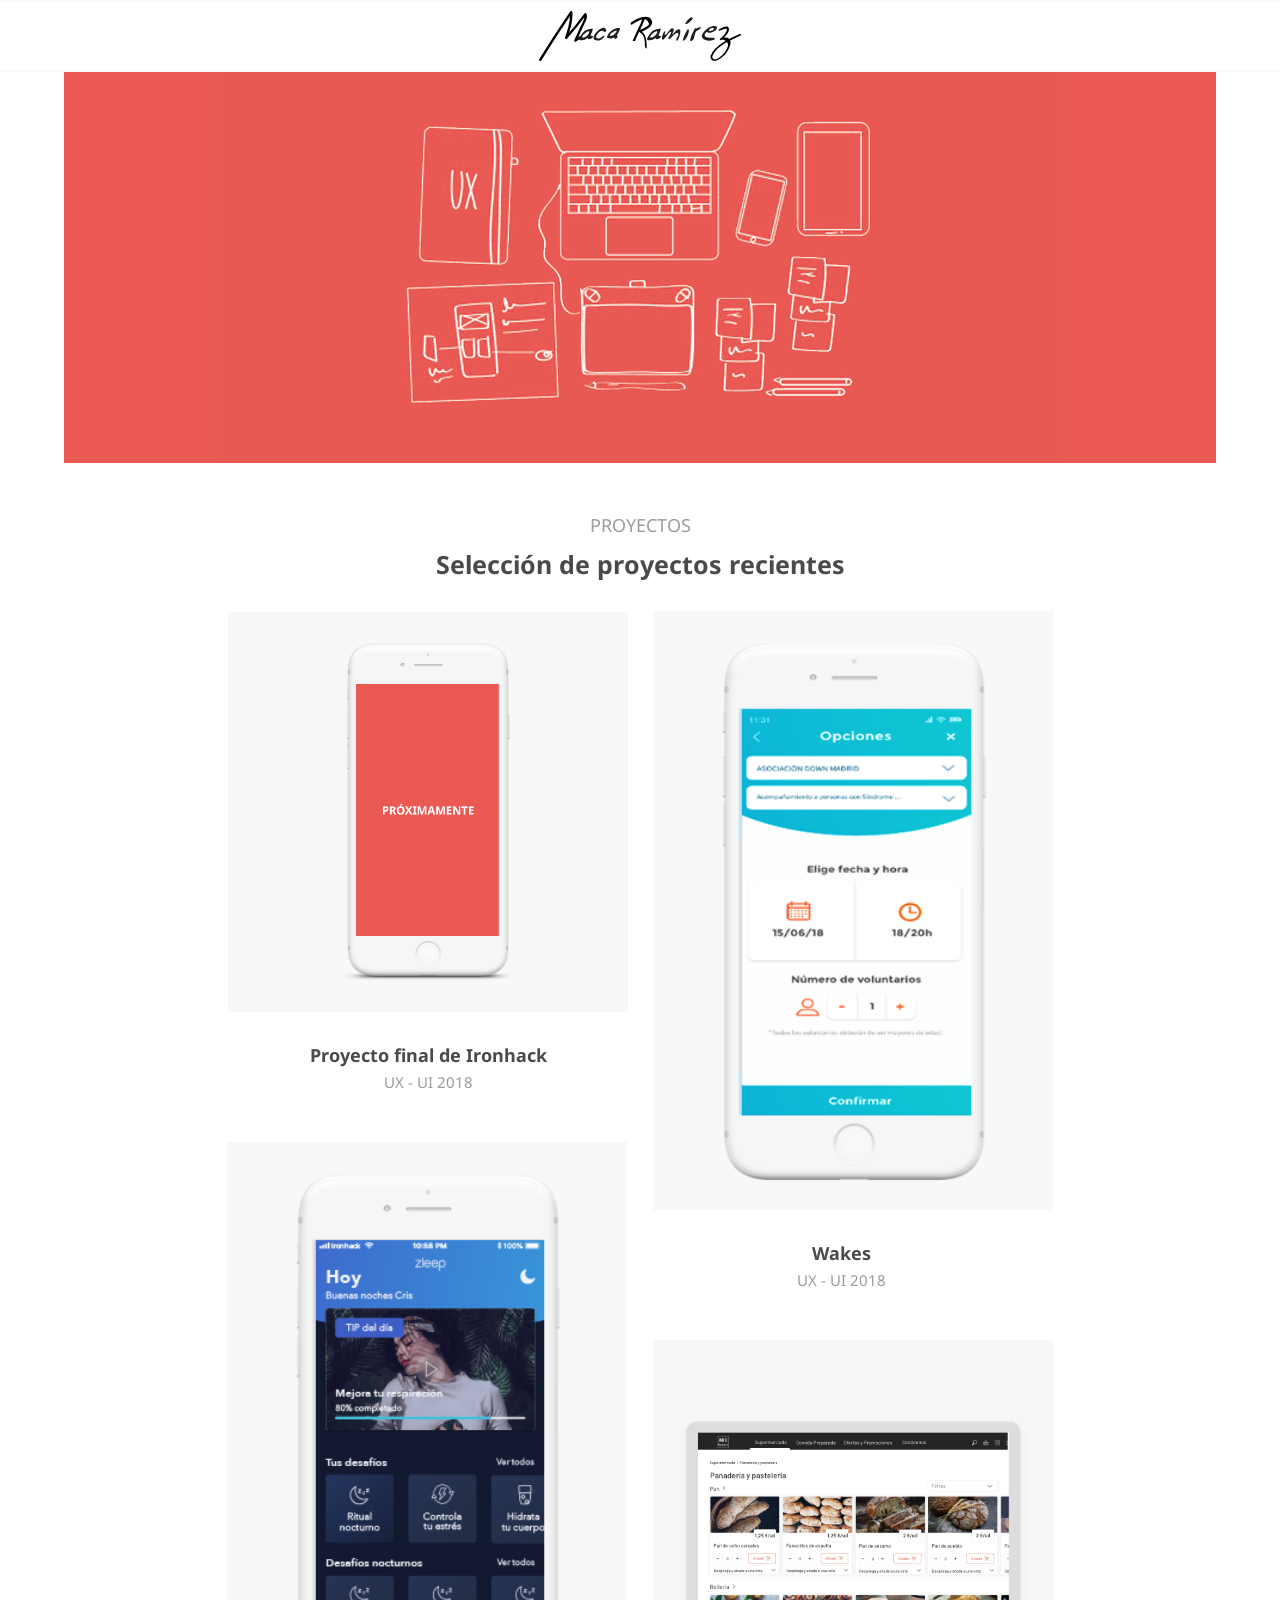
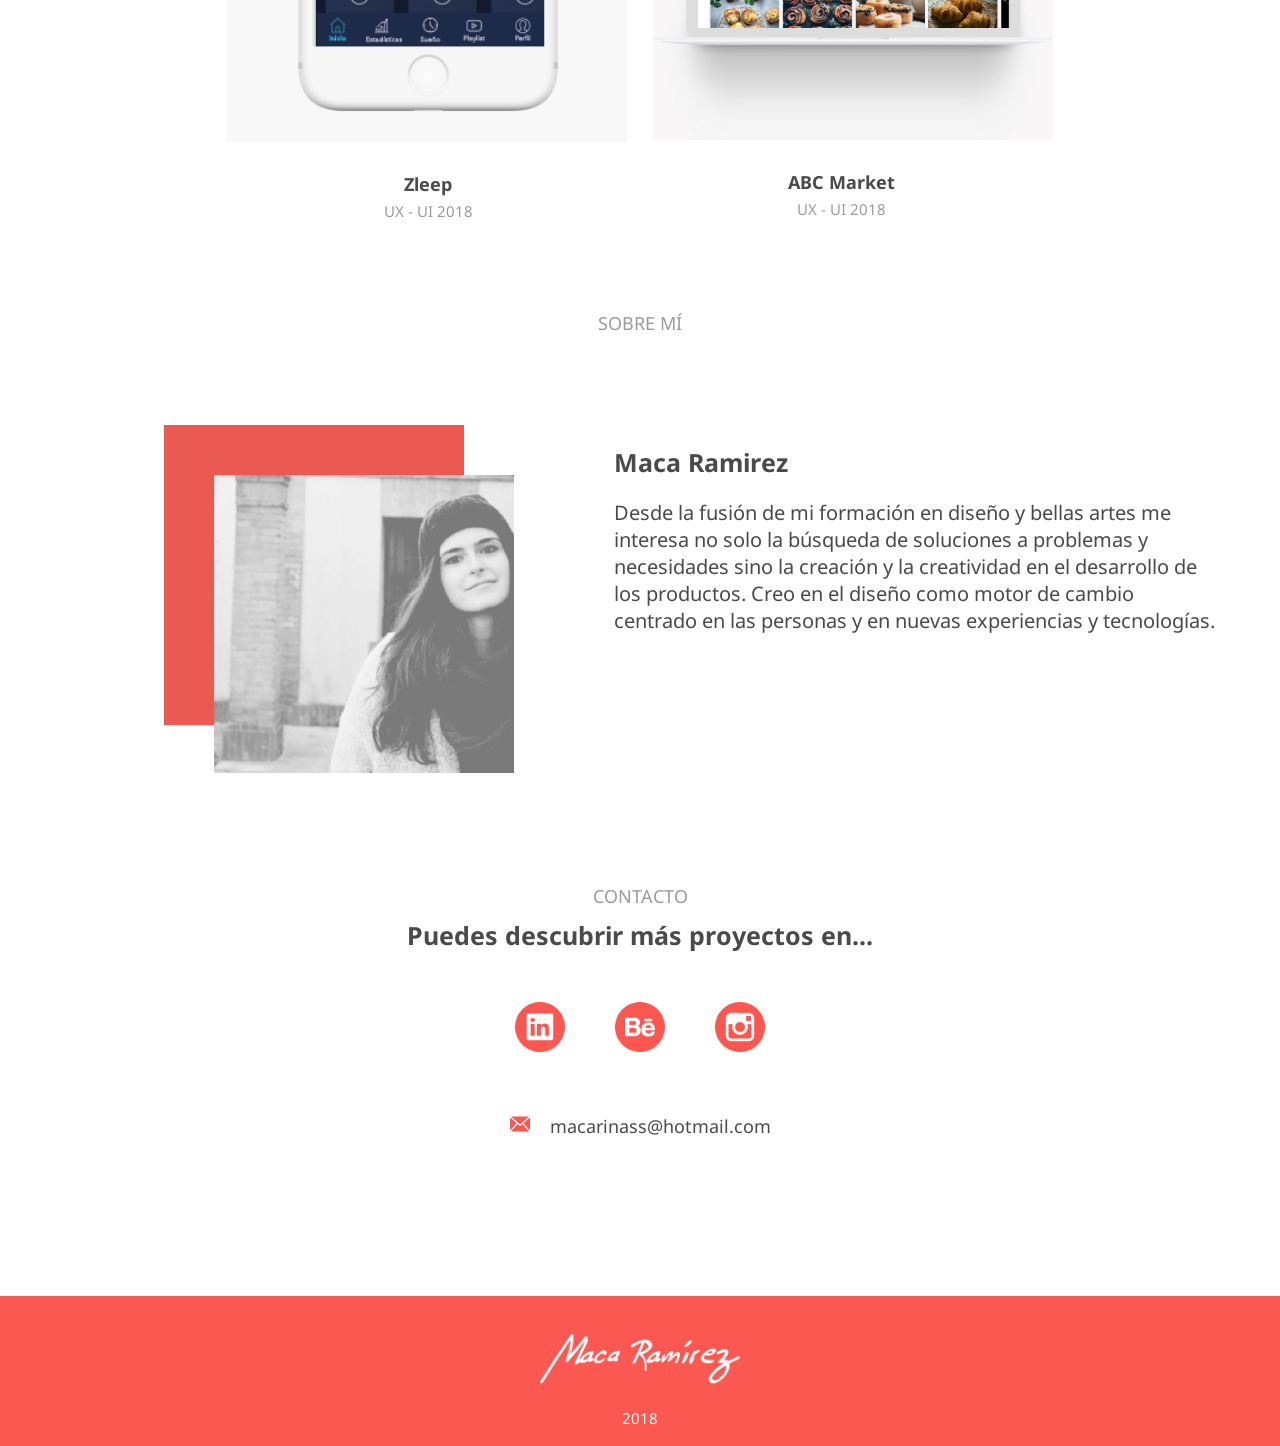
==== commit 1427ffcc: "four" ====
--- a/index.html
+++ b/index.html
@@ -78,7 +78,6 @@
       <div class="about">
         <div class="proyects_title">
           <span class="type">SOBRE MÍ</span>
-          <span class="subtitle">Diseño made in Madrid</span>
         </div>
       </div>
       <div class="about_content">
@@ -141,7 +140,7 @@
     <footer>
       <div class="footer_content">
         <span class="Logo">
-          <img src="images/name.png" alt="logo maca ramirez">
+          <img src="images/name.png" alt="logo maca ramirez" >
         </span>
         <span class="year">2018</span>
       </div>
--- a/stylesheets/file.css
+++ b/stylesheets/file.css
@@ -1 +1 @@
-body{margin:0;display:flex;flex-direction:column;align-items:center}body a{text-decoration:none}body .header{display:flex;justify-content:center;align-items:center;position:fixed;top:0px;width:100%;height:70px;background-color:white;border:1px solid #F9F9F9;z-index:1;margin:0}body .header .logo{height:50px}body .principal{width:100%;display:flex;flex-direction:column;align-items:center;margin-bottom:100px}body .principal .cover_content{display:flex;justify-content:center;align-content:center;width:90%;margin-top:50px;background-color:#eb5953}body .principal .cover_content .cover11{width:100%;max-width:100%;height:auto;min-height:200px;display:inline}body .principal .cover_content .cover22{display:none}body .principal .cover_content:hover .cover11{display:none}body .principal .cover_content:hover .cover22{width:100%;max-width:100%;height:auto;min-height:200px;display:inline}body .principal .proyects_content .proyects_title{display:flex;flex-direction:column;align-items:center;margin-top:50px}body .principal .proyects_content .proyects_title .type{font-family:'Noto Sans', sans-serif;font-size:18px;color:#9B9B9B;font-weight:400;margin-bottom:10px}body .principal .proyects_content .proyects_title .subtitle{font-family:'Noto Sans', sans-serif;font-size:25px;color:#4A4A4A;font-weight:700;margin-bottom:30px}body .principal .cards{display:flex;flex-wrap:wrap;flex-direction:column;align-content:center;height:1300px}body .principal .cards .card .image1{background-image:url("../images/proyect1.png");background-size:cover;height:400px;width:400px;border:solid 1px white;background-position:center}body .principal .cards .card .image2{background-image:url("../images/proyect2.png");background-size:cover;height:600px;width:400px;background-position:center}body .principal .cards .card .image3{background-image:url("../images/proyect5.png");background-size:cover;height:600px;width:400px;margin-left:24px;background-position:center}body .principal .cards .card .image4{background-image:url("../images/proyect3.png");background-size:cover;height:400px;width:400px;margin-left:24px;background-position:center}body .principal .cards .card .image_card1{background-color:#F9F8F8}body .principal .cards .card .image_card2{background-color:#F9F8F8}body .principal .cards .card .image_card3{background-color:#F9F8F8}body .principal .cards .card .image_card4{background-color:#F9F8F8}body .principal .cards .card .image_card1:hover{background-color:#FAC751}body .principal .cards .card .image_card2:hover{background-color:#5177FA}body .principal .cards .card .image_card3:hover{background-color:#0dbcd5}body .principal .cards .card .image_card4:hover{background-color:#eb5953}body .principal .cards .card .info_card{display:flex;flex-direction:column;align-items:center;margin-top:10px}body .principal .cards .card .info_card .name_card{font-family:'Noto Sans', sans-serif;font-size:18px;color:#4A4A4A;font-weight:700;margin:20px 0px 5px}body .principal .cards .card .info_card .description_card{font-family:'Noto Sans', sans-serif;font-size:15px;color:#9B9B9B;font-weight:400;margin:0px 0px 50px}body .principal .about .proyects_title{display:flex;flex-direction:column;align-items:center}body .principal .about .proyects_title .type{font-family:'Noto Sans', sans-serif;font-size:18px;color:#9B9B9B;font-weight:400;margin-bottom:10px}body .principal .about .proyects_title .subtitle{font-family:'Noto Sans', sans-serif;font-size:25px;color:#4A4A4A;font-weight:700;margin-bottom:30px}body .principal .about_content{display:flex;margin:0;width:90%}body .principal .about_content .personal .background_box{position:relative;width:300px;height:300px;margin-top:80px;margin-left:100px;background-color:#eb5953}body .principal .about_content .personal .image_personal{position:absolute;margin-left:150px;margin-top:-250px;width:300px}body .principal .about_content .personal .image_personal img{width:100%}body .principal .about_content .info{margin:100px 0px 100px 150px}body .principal .about_content .info .name{font-family:'Noto Sans', sans-serif;font-size:25px;color:#4A4A4A;font-weight:700;margin-bottom:20px}body .principal .about_content .info .info_text{font-family:'Noto Sans', sans-serif;font-size:20px;color:#4A4A4A;font-weight:400}body .principal .contact .proyects_title{display:flex;flex-direction:column;align-items:center;margin-top:150px}body .principal .contact .proyects_title .type{font-family:'Noto Sans', sans-serif;font-size:18px;color:#9B9B9B;font-weight:400;margin-bottom:10px}body .principal .contact .proyects_title .subtitle{font-family:'Noto Sans', sans-serif;font-size:25px;color:#4A4A4A;font-weight:700;margin-bottom:50px}body .principal .contact .redes{display:flex;justify-content:center}body .principal .contact .redes span.minilogo{margin:0 25px}body .principal .contact .redes span.minilogo img{width:50px}body .principal .contact .redes span.minilogo img.lkd_2{display:none}body .principal .contact .redes span.minilogo img.ins_2{display:none}body .principal .contact .redes span.minilogo img.beh_2{display:none}body .principal .contact .redes .linkedin:hover .lkd{display:none}body .principal .contact .redes .linkedin:hover .lkd_2{display:inline}body .principal .contact .redes .behance:hover .beh{display:none}body .principal .contact .redes .behance:hover .beh_2{display:inline}body .principal .contact .redes .instagram:hover .ins{display:none}body .principal .contact .redes .instagram:hover .ins_2{display:inline}body .principal .contact .mail{display:flex;justify-content:center;align-items:center;margin:40px 0}body .principal .contact .mail .icon_mail img{width:20px;margin-right:20px}body .principal .contact .mail p{font-family:'Noto Sans', sans-serif;font-size:18px;color:#4A4A4A;font-weight:400}body footer{height:150px;width:100%;background-color:#FA5851;display:flex;flex-direction:column;align-items:center;justify-content:center}body footer .footer_content{display:flex;flex-direction:column;align-items:center;justify-content:center}body footer .footer_content img{width:200px;margin:20px 0 20px}body footer .footer_content span{font-family:'Noto Sans', sans-serif;font-size:15px;color:white;font-weight:400;margin-bottom:20px 0 40px}@media screen and (max-width: 1024px){body .principal .about_content{display:flex;flex-direction:column;align-items:center}body .principal .cards{height:1100px}body .principal .cards .card .image1{height:450px;width:300px;background-position:center}body .principal .cards .card .image2{height:300px;width:300px;background-position:center}body .principal .cards .card .image3{height:300px;width:300px;background-position:center}body .principal .cards .card .image4{height:450px;width:300px;background-position:center}body .principal .about_content{display:flex;flex-direction:column;align-items:center;margin:0}body .principal .about_content .personal{margin:-80px 0 30px -80px}body .principal .about_content .personal .background_box{margin-bottom:50px;position:relative;width:300px;height:300px;margin-left:100px;background-color:#eb5953}body .principal .about_content .personal .image_personal{margin:-300px 0px 0px 150px}body .principal .about_content .info{display:flex;flex-direction:column;align-items:center;justify-content:center;align-content:center;margin:0}footer{width:100%}}@media screen and (max-width: 680px){body{display:flex;align-items:center;margin:0}body .header{width:100%}body .header .logo{width:150px}body .principal .cover_content{width:95%}body .principal .cover_content .cover .cover11{display:none}body .principal .cover_content .cover .cover22{width:100%;max-width:100%;height:auto;min-height:200px;display:inline}body .principal .proyects_content{display:flex;flex-direction:column;align-items:center;margin:0 auto}body .principal .proyects_content .cards{height:2024px}body .principal .proyects_content .cards .image1{margin:0}body .principal .proyects_content .cards .image2{margin:0}body .principal .proyects_content .cards .image3{margin:0}body .principal .proyects_content .cards .image4{margin:0}body .principal .about_content .personal{margin-left:-110px;margin-bottom:-100px}body .principal .about_content .personal .background_box{margin:75px 0px 45px 100px}body .principal .about_content .personal .background_box .image_personal{position:absolute;margin-left:0;margin-top:-200px;width:300px}body .principal .about_content .info{display:flex;flex-direction:column;align-items:center;margin:130px 0px 20px 13px}body .principal .about_content .proyects_title{display:flex;flex-direction:column;align-items:center}}
+body{margin:0;display:flex;flex-direction:column;align-items:center}body a{text-decoration:none}body .header{display:flex;justify-content:center;align-items:center;position:fixed;top:0px;width:100%;height:70px;background-color:white;border:1px solid #F9F9F9;z-index:1;margin:0}body .header .logo{height:50px}body .principal{width:100%;display:flex;flex-direction:column;align-items:center;margin-bottom:100px}body .principal .cover_content{display:flex;justify-content:center;align-content:center;width:90%;margin-top:50px;background-color:#eb5953}body .principal .cover_content .cover11{width:100%;max-width:100%;height:auto;min-height:200px;display:inline}body .principal .cover_content .cover22{display:none}body .principal .cover_content:hover .cover11{display:none}body .principal .cover_content:hover .cover22{width:100%;max-width:100%;height:auto;min-height:200px;display:inline}body .principal .proyects_content .proyects_title{display:flex;flex-direction:column;align-items:center;margin-top:50px}body .principal .proyects_content .proyects_title .type{font-family:'Noto Sans', sans-serif;font-size:18px;color:#9B9B9B;font-weight:400;margin-bottom:10px}body .principal .proyects_content .proyects_title .subtitle{font-family:'Noto Sans', sans-serif;font-size:25px;color:#4A4A4A;font-weight:700;margin-bottom:30px}body .principal .cards{display:flex;flex-wrap:wrap;flex-direction:column;align-content:center;height:1300px}body .principal .cards .card .image1{background-image:url("../images/proyect1.png");background-size:cover;height:400px;width:400px;border:solid 1px white;background-position:center}body .principal .cards .card .image2{background-image:url("../images/proyect2.png");background-size:cover;height:600px;width:400px;background-position:center}body .principal .cards .card .image3{background-image:url("../images/proyect5.png");background-size:cover;height:600px;width:400px;margin-left:24px;background-position:center}body .principal .cards .card .image4{background-image:url("../images/proyect3.png");background-size:cover;height:400px;width:400px;margin-left:24px;background-position:center}body .principal .cards .card .image_card1{background-color:#F9F8F8}body .principal .cards .card .image_card2{background-color:#F9F8F8}body .principal .cards .card .image_card3{background-color:#F9F8F8}body .principal .cards .card .image_card4{background-color:#F9F8F8}body .principal .cards .card .image_card1:hover{background-color:#FAC751}body .principal .cards .card .image_card2:hover{background-color:#5177FA}body .principal .cards .card .image_card3:hover{background-color:#0dbcd5}body .principal .cards .card .image_card4:hover{background-color:#eb5953}body .principal .cards .card .info_card{display:flex;flex-direction:column;align-items:center;margin-top:10px}body .principal .cards .card .info_card .name_card{font-family:'Noto Sans', sans-serif;font-size:18px;color:#4A4A4A;font-weight:700;margin:20px 0px 5px}body .principal .cards .card .info_card .description_card{font-family:'Noto Sans', sans-serif;font-size:15px;color:#9B9B9B;font-weight:400;margin:0px 0px 50px}body .principal .about .proyects_title{display:flex;flex-direction:column;align-items:center}body .principal .about .proyects_title .type{font-family:'Noto Sans', sans-serif;font-size:18px;color:#9B9B9B;font-weight:400;margin-bottom:10px}body .principal .about .proyects_title .subtitle{font-family:'Noto Sans', sans-serif;font-size:25px;color:#4A4A4A;font-weight:700;margin-bottom:30px}body .principal .about_content{display:flex;margin:0;width:90%}body .principal .about_content .personal .background_box{position:relative;width:300px;height:300px;margin-top:80px;margin-left:100px;background-color:#eb5953}body .principal .about_content .personal .image_personal{position:absolute;margin-left:150px;margin-top:-250px;width:300px}body .principal .about_content .personal .image_personal img{width:100%}body .principal .about_content .info{margin:100px 0px 100px 150px}body .principal .about_content .info .name{font-family:'Noto Sans', sans-serif;font-size:25px;color:#4A4A4A;font-weight:700;margin-bottom:20px}body .principal .about_content .info .info_text{font-family:'Noto Sans', sans-serif;font-size:20px;color:#4A4A4A;font-weight:400}body .principal .contact .proyects_title{display:flex;flex-direction:column;align-items:center;margin-top:150px}body .principal .contact .proyects_title .type{font-family:'Noto Sans', sans-serif;font-size:18px;color:#9B9B9B;font-weight:400;margin-bottom:10px}body .principal .contact .proyects_title .subtitle{font-family:'Noto Sans', sans-serif;font-size:25px;color:#4A4A4A;font-weight:700;margin-bottom:50px}body .principal .contact .redes{display:flex;justify-content:center}body .principal .contact .redes span.minilogo{margin:0 25px}body .principal .contact .redes span.minilogo img{width:50px}body .principal .contact .redes span.minilogo img.lkd_2{display:none}body .principal .contact .redes span.minilogo img.ins_2{display:none}body .principal .contact .redes span.minilogo img.beh_2{display:none}body .principal .contact .redes .linkedin:hover .lkd{display:none}body .principal .contact .redes .linkedin:hover .lkd_2{display:inline}body .principal .contact .redes .behance:hover .beh{display:none}body .principal .contact .redes .behance:hover .beh_2{display:inline}body .principal .contact .redes .instagram:hover .ins{display:none}body .principal .contact .redes .instagram:hover .ins_2{display:inline}body .principal .contact .mail{display:flex;justify-content:center;align-items:center;margin:40px 0}body .principal .contact .mail .icon_mail img{width:20px;margin-right:20px}body .principal .contact .mail p{font-family:'Noto Sans', sans-serif;font-size:18px;color:#4A4A4A;font-weight:400}body footer{height:150px;width:100%;background-color:#FA5851;display:flex;flex-direction:column;align-items:center;justify-content:center}body footer .footer_content{display:flex;flex-direction:column;align-items:center;justify-content:center}body footer .footer_content img{width:200px;margin:20px 0 20px}body footer .footer_content span{font-family:'Noto Sans', sans-serif;font-size:15px;color:white;font-weight:400;margin-bottom:20px 0 40px}@media screen and (max-width: 1024px){body .principal .about_content{display:flex;flex-direction:column;align-items:center}body .principal .cards{height:1100px}body .principal .cards .card .image1{height:300px;width:300px;background-position:center}body .principal .cards .card .image2{height:450px;width:300px;background-position:center}body .principal .cards .card .image3{height:450px;width:300px;background-position:center}body .principal .cards .card .image4{height:300px;width:300px;background-position:center}body .principal .about_content{display:flex;flex-direction:column;align-items:center;margin:0}body .principal .about_content .personal{margin:-80px 0 30px -80px}body .principal .about_content .personal .background_box{margin-bottom:50px;position:relative;width:300px;height:300px;margin-left:100px;background-color:#eb5953}body .principal .about_content .personal .image_personal{margin:-300px 0px 0px 150px}body .principal .about_content .info{display:flex;flex-direction:column;align-items:center;justify-content:center;align-content:center;margin:0}footer{width:100%}}@media screen and (max-width: 680px){html{width:100%}html body{display:flex;align-items:center;margin:0}html body .header{width:100%}html body .header .logo{width:150px}html body .principal .cover_content{width:95%}html body .principal .proyects_content{display:flex;flex-direction:column;align-items:center;margin:0 auto}html body .principal .proyects_content .proyects_title{display:flex;flex-direction:column;align-items:center}html body .principal .proyects_content .proyects_title .subtitle{margin-left:20px}html body .principal .proyects_content .cards{height:2024px}html body .principal .proyects_content .cards .image1{margin:0}html body .principal .proyects_content .cards .image2{margin:0}html body .principal .proyects_content .cards .image3{margin:0}html body .principal .proyects_content .cards .image4{margin:0}html body .principal .about_content .personal{margin-left:-110px;margin-bottom:-100px}html body .principal .about_content .personal .background_box{margin:75px 0px 45px 120px}html body .principal .about_content .personal .image_personal{position:relative;margin-left:100;margin-top:-280px}html body .principal .about_content .info{display:flex;flex-direction:column;align-items:center;margin:130px 0px 20px 13px}html body .principal .about_content .proyects_title{display:flex;flex-direction:column;align-items:center}html body .principal .contact .subtitle{margin-left:20px}html body footer .footer_content img{width:100px}}
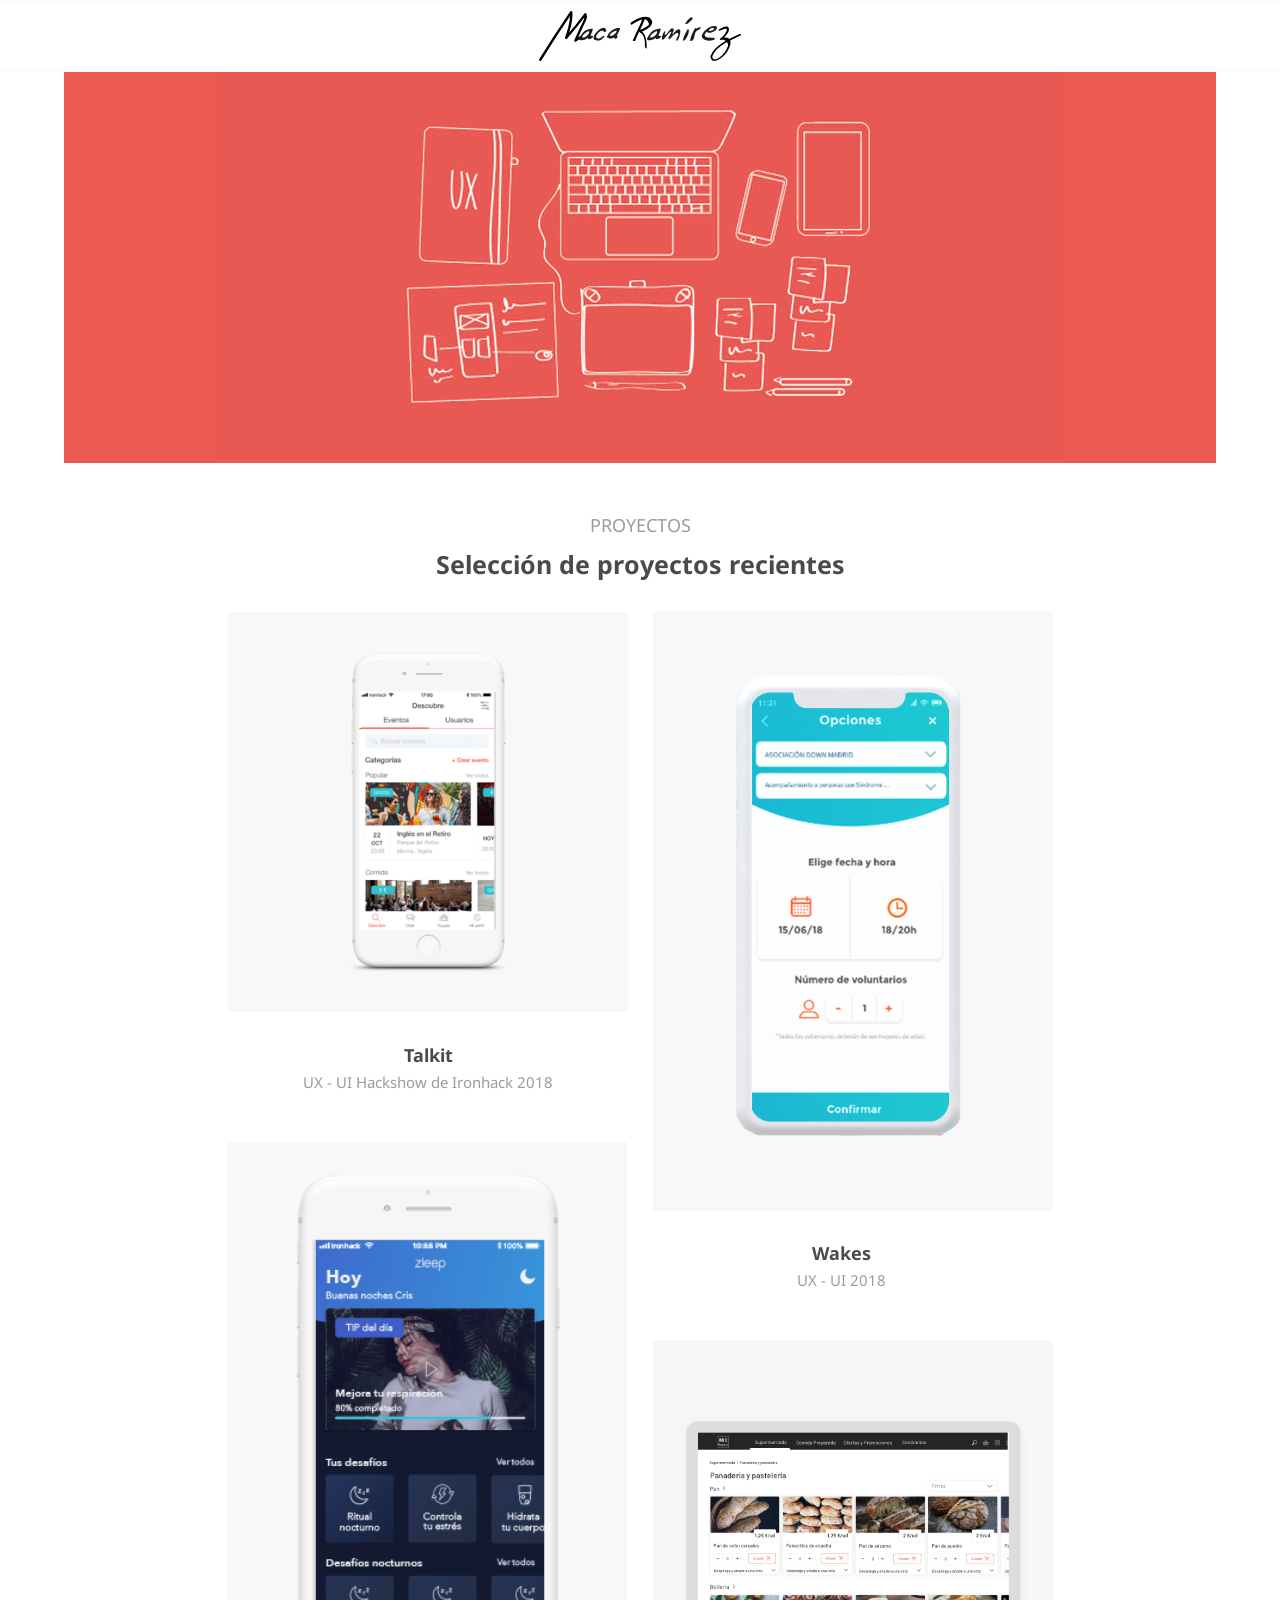
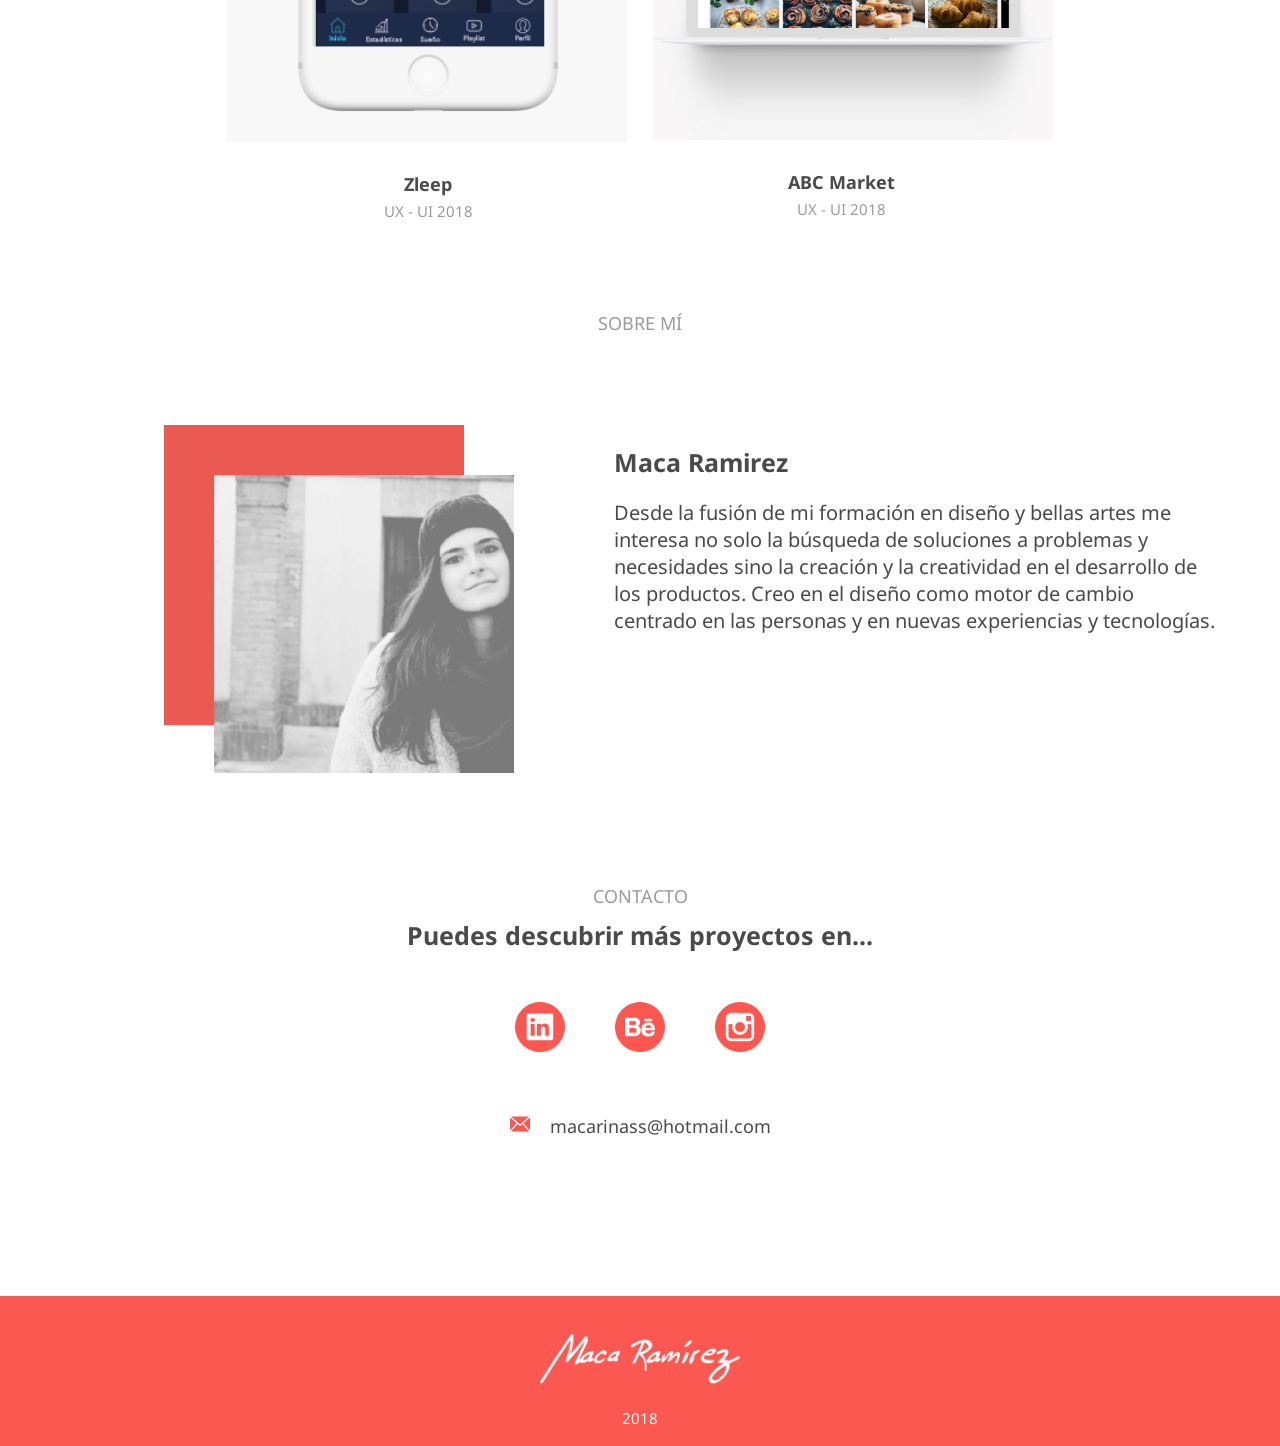
==== commit 940d5a49: "aquidenuevo" ====
--- a/index.html
+++ b/index.html
@@ -36,8 +36,8 @@
               <div class="image1 image_card image_card1">
               </div>
               <div class="info_card">
-                <span class="name_card">Proyecto final de Ironhack</span>
-                <span class="description_card">UX - UI 2018</span>
+                <span class="name_card">Talkit</span>
+                <span class="description_card">UX - UI Hackshow de Ironhack 2018</span>
               </div>
             </div>
           </a>
--- a/stylesheets/file.css
+++ b/stylesheets/file.css
@@ -1 +1 @@
-body{margin:0;display:flex;flex-direction:column;align-items:center}body a{text-decoration:none}body .header{display:flex;justify-content:center;align-items:center;position:fixed;top:0px;width:100%;height:70px;background-color:white;border:1px solid #F9F9F9;z-index:1;margin:0}body .header .logo{height:50px}body .principal{width:100%;display:flex;flex-direction:column;align-items:center;margin-bottom:100px}body .principal .cover_content{display:flex;justify-content:center;align-content:center;width:90%;margin-top:50px;background-color:#eb5953}body .principal .cover_content .cover11{width:100%;max-width:100%;height:auto;min-height:200px;display:inline}body .principal .cover_content .cover22{display:none}body .principal .cover_content:hover .cover11{display:none}body .principal .cover_content:hover .cover22{width:100%;max-width:100%;height:auto;min-height:200px;display:inline}body .principal .proyects_content .proyects_title{display:flex;flex-direction:column;align-items:center;margin-top:50px}body .principal .proyects_content .proyects_title .type{font-family:'Noto Sans', sans-serif;font-size:18px;color:#9B9B9B;font-weight:400;margin-bottom:10px}body .principal .proyects_content .proyects_title .subtitle{font-family:'Noto Sans', sans-serif;font-size:25px;color:#4A4A4A;font-weight:700;margin-bottom:30px}body .principal .cards{display:flex;flex-wrap:wrap;flex-direction:column;align-content:center;height:1300px}body .principal .cards .card .image1{background-image:url("../images/proyect1.png");background-size:cover;height:400px;width:400px;border:solid 1px white;background-position:center}body .principal .cards .card .image2{background-image:url("../images/proyect2.png");background-size:cover;height:600px;width:400px;background-position:center}body .principal .cards .card .image3{background-image:url("../images/proyect5.png");background-size:cover;height:600px;width:400px;margin-left:24px;background-position:center}body .principal .cards .card .image4{background-image:url("../images/proyect3.png");background-size:cover;height:400px;width:400px;margin-left:24px;background-position:center}body .principal .cards .card .image_card1{background-color:#F9F8F8}body .principal .cards .card .image_card2{background-color:#F9F8F8}body .principal .cards .card .image_card3{background-color:#F9F8F8}body .principal .cards .card .image_card4{background-color:#F9F8F8}body .principal .cards .card .image_card1:hover{background-color:#FAC751}body .principal .cards .card .image_card2:hover{background-color:#5177FA}body .principal .cards .card .image_card3:hover{background-color:#0dbcd5}body .principal .cards .card .image_card4:hover{background-color:#eb5953}body .principal .cards .card .info_card{display:flex;flex-direction:column;align-items:center;margin-top:10px}body .principal .cards .card .info_card .name_card{font-family:'Noto Sans', sans-serif;font-size:18px;color:#4A4A4A;font-weight:700;margin:20px 0px 5px}body .principal .cards .card .info_card .description_card{font-family:'Noto Sans', sans-serif;font-size:15px;color:#9B9B9B;font-weight:400;margin:0px 0px 50px}body .principal .about .proyects_title{display:flex;flex-direction:column;align-items:center}body .principal .about .proyects_title .type{font-family:'Noto Sans', sans-serif;font-size:18px;color:#9B9B9B;font-weight:400;margin-bottom:10px}body .principal .about .proyects_title .subtitle{font-family:'Noto Sans', sans-serif;font-size:25px;color:#4A4A4A;font-weight:700;margin-bottom:30px}body .principal .about_content{display:flex;margin:0;width:90%}body .principal .about_content .personal .background_box{position:relative;width:300px;height:300px;margin-top:80px;margin-left:100px;background-color:#eb5953}body .principal .about_content .personal .image_personal{position:absolute;margin-left:150px;margin-top:-250px;width:300px}body .principal .about_content .personal .image_personal img{width:100%}body .principal .about_content .info{margin:100px 0px 100px 150px}body .principal .about_content .info .name{font-family:'Noto Sans', sans-serif;font-size:25px;color:#4A4A4A;font-weight:700;margin-bottom:20px}body .principal .about_content .info .info_text{font-family:'Noto Sans', sans-serif;font-size:20px;color:#4A4A4A;font-weight:400}body .principal .contact .proyects_title{display:flex;flex-direction:column;align-items:center;margin-top:150px}body .principal .contact .proyects_title .type{font-family:'Noto Sans', sans-serif;font-size:18px;color:#9B9B9B;font-weight:400;margin-bottom:10px}body .principal .contact .proyects_title .subtitle{font-family:'Noto Sans', sans-serif;font-size:25px;color:#4A4A4A;font-weight:700;margin-bottom:50px}body .principal .contact .redes{display:flex;justify-content:center}body .principal .contact .redes span.minilogo{margin:0 25px}body .principal .contact .redes span.minilogo img{width:50px}body .principal .contact .redes span.minilogo img.lkd_2{display:none}body .principal .contact .redes span.minilogo img.ins_2{display:none}body .principal .contact .redes span.minilogo img.beh_2{display:none}body .principal .contact .redes .linkedin:hover .lkd{display:none}body .principal .contact .redes .linkedin:hover .lkd_2{display:inline}body .principal .contact .redes .behance:hover .beh{display:none}body .principal .contact .redes .behance:hover .beh_2{display:inline}body .principal .contact .redes .instagram:hover .ins{display:none}body .principal .contact .redes .instagram:hover .ins_2{display:inline}body .principal .contact .mail{display:flex;justify-content:center;align-items:center;margin:40px 0}body .principal .contact .mail .icon_mail img{width:20px;margin-right:20px}body .principal .contact .mail p{font-family:'Noto Sans', sans-serif;font-size:18px;color:#4A4A4A;font-weight:400}body footer{height:150px;width:100%;background-color:#FA5851;display:flex;flex-direction:column;align-items:center;justify-content:center}body footer .footer_content{display:flex;flex-direction:column;align-items:center;justify-content:center}body footer .footer_content img{width:200px;margin:20px 0 20px}body footer .footer_content span{font-family:'Noto Sans', sans-serif;font-size:15px;color:white;font-weight:400;margin-bottom:20px 0 40px}@media screen and (max-width: 1024px){body .principal .about_content{display:flex;flex-direction:column;align-items:center}body .principal .cards{height:1100px}body .principal .cards .card .image1{height:300px;width:300px;background-position:center}body .principal .cards .card .image2{height:450px;width:300px;background-position:center}body .principal .cards .card .image3{height:450px;width:300px;background-position:center}body .principal .cards .card .image4{height:300px;width:300px;background-position:center}body .principal .about_content{display:flex;flex-direction:column;align-items:center;margin:0}body .principal .about_content .personal{margin:-80px 0 30px -80px}body .principal .about_content .personal .background_box{margin-bottom:50px;position:relative;width:300px;height:300px;margin-left:100px;background-color:#eb5953}body .principal .about_content .personal .image_personal{margin:-300px 0px 0px 150px}body .principal .about_content .info{display:flex;flex-direction:column;align-items:center;justify-content:center;align-content:center;margin:0}footer{width:100%}}@media screen and (max-width: 680px){html{width:100%}html body{display:flex;align-items:center;margin:0}html body .header{width:100%}html body .header .logo{width:150px}html body .principal .cover_content{width:95%}html body .principal .proyects_content{display:flex;flex-direction:column;align-items:center;margin:0 auto}html body .principal .proyects_content .proyects_title{display:flex;flex-direction:column;align-items:center}html body .principal .proyects_content .proyects_title .subtitle{margin-left:20px}html body .principal .proyects_content .cards{height:2024px}html body .principal .proyects_content .cards .image1{margin:0}html body .principal .proyects_content .cards .image2{margin:0}html body .principal .proyects_content .cards .image3{margin:0}html body .principal .proyects_content .cards .image4{margin:0}html body .principal .about_content .personal{margin-left:-110px;margin-bottom:-100px}html body .principal .about_content .personal .background_box{margin:75px 0px 45px 120px}html body .principal .about_content .personal .image_personal{position:relative;margin-left:100;margin-top:-280px}html body .principal .about_content .info{display:flex;flex-direction:column;align-items:center;margin:130px 0px 20px 13px}html body .principal .about_content .proyects_title{display:flex;flex-direction:column;align-items:center}html body .principal .contact .subtitle{margin-left:20px}html body footer .footer_content img{width:100px}}
+body{margin:0;display:flex;flex-direction:column;align-items:center}body a{text-decoration:none}body .header{display:flex;justify-content:center;align-items:center;position:fixed;top:0px;width:100%;height:70px;background-color:white;border:1px solid #F9F9F9;z-index:1;margin:0}body .header .logo{height:50px}body .principal{width:100%;display:flex;flex-direction:column;align-items:center;margin-bottom:100px}body .principal .cover_content{display:flex;justify-content:center;align-content:center;width:90%;margin-top:50px;background-color:#eb5953}body .principal .cover_content .cover11{width:100%;max-width:100%;height:auto;min-height:200px;display:inline}body .principal .cover_content .cover22{display:none}body .principal .cover_content:hover .cover11{display:none}body .principal .cover_content:hover .cover22{width:100%;max-width:100%;height:auto;min-height:200px;display:inline}body .principal .proyects_content .proyects_title{display:flex;flex-direction:column;align-items:center;margin-top:50px}body .principal .proyects_content .proyects_title .type{font-family:'Noto Sans', sans-serif;font-size:18px;color:#9B9B9B;font-weight:400;margin-bottom:10px}body .principal .proyects_content .proyects_title .subtitle{font-family:'Noto Sans', sans-serif;font-size:25px;color:#4A4A4A;font-weight:700;margin-bottom:30px}body .principal .cards{display:flex;flex-wrap:wrap;flex-direction:column;align-content:center;height:1300px}body .principal .cards .card .image1{background-image:url("../images/proyect11.png");background-size:cover;height:400px;width:400px;border:solid 1px white;background-position:center}body .principal .cards .card .image2{background-image:url("../images/proyect2.png");background-size:cover;height:600px;width:400px;background-position:center}body .principal .cards .card .image3{background-image:url("../images/proyect5.png");background-size:cover;height:600px;width:400px;margin-left:24px;background-position:center}body .principal .cards .card .image4{background-image:url("../images/proyect3.png");background-size:cover;height:400px;width:400px;margin-left:24px;background-position:center}body .principal .cards .card .image_card1{background-color:#F9F8F8}body .principal .cards .card .image_card2{background-color:#F9F8F8}body .principal .cards .card .image_card3{background-color:#F9F8F8}body .principal .cards .card .image_card4{background-color:#F9F8F8}body .principal .cards .card .image_card1:hover{background-color:#FAC751}body .principal .cards .card .image_card2:hover{background-color:#5177FA}body .principal .cards .card .image_card3:hover{background-color:#0dbcd5}body .principal .cards .card .image_card4:hover{background-color:#eb5953}body .principal .cards .card .info_card{display:flex;flex-direction:column;align-items:center;margin-top:10px}body .principal .cards .card .info_card .name_card{font-family:'Noto Sans', sans-serif;font-size:18px;color:#4A4A4A;font-weight:700;margin:20px 0px 5px}body .principal .cards .card .info_card .description_card{font-family:'Noto Sans', sans-serif;font-size:15px;color:#9B9B9B;font-weight:400;margin:0px 0px 50px}body .principal .about .proyects_title{display:flex;flex-direction:column;align-items:center}body .principal .about .proyects_title .type{font-family:'Noto Sans', sans-serif;font-size:18px;color:#9B9B9B;font-weight:400;margin-bottom:10px}body .principal .about .proyects_title .subtitle{font-family:'Noto Sans', sans-serif;font-size:25px;color:#4A4A4A;font-weight:700;margin-bottom:30px}body .principal .about_content{display:flex;margin:0;width:90%}body .principal .about_content .personal .background_box{position:relative;width:300px;height:300px;margin-top:80px;margin-left:100px;background-color:#eb5953}body .principal .about_content .personal .image_personal{position:absolute;margin-left:150px;margin-top:-250px;width:300px}body .principal .about_content .personal .image_personal img{width:100%}body .principal .about_content .info{margin:100px 0px 100px 150px}body .principal .about_content .info .name{font-family:'Noto Sans', sans-serif;font-size:25px;color:#4A4A4A;font-weight:700;margin-bottom:20px}body .principal .about_content .info .info_text{font-family:'Noto Sans', sans-serif;font-size:20px;color:#4A4A4A;font-weight:400}body .principal .contact .proyects_title{display:flex;flex-direction:column;align-items:center;margin-top:150px}body .principal .contact .proyects_title .type{font-family:'Noto Sans', sans-serif;font-size:18px;color:#9B9B9B;font-weight:400;margin-bottom:10px}body .principal .contact .proyects_title .subtitle{font-family:'Noto Sans', sans-serif;font-size:25px;color:#4A4A4A;font-weight:700;margin-bottom:50px}body .principal .contact .redes{display:flex;justify-content:center}body .principal .contact .redes span.minilogo{margin:0 25px}body .principal .contact .redes span.minilogo img{width:50px}body .principal .contact .redes span.minilogo img.lkd_2{display:none}body .principal .contact .redes span.minilogo img.ins_2{display:none}body .principal .contact .redes span.minilogo img.beh_2{display:none}body .principal .contact .redes .linkedin:hover .lkd{display:none}body .principal .contact .redes .linkedin:hover .lkd_2{display:inline}body .principal .contact .redes .behance:hover .beh{display:none}body .principal .contact .redes .behance:hover .beh_2{display:inline}body .principal .contact .redes .instagram:hover .ins{display:none}body .principal .contact .redes .instagram:hover .ins_2{display:inline}body .principal .contact .mail{display:flex;justify-content:center;align-items:center;margin:40px 0}body .principal .contact .mail .icon_mail img{width:20px;margin-right:20px}body .principal .contact .mail p{font-family:'Noto Sans', sans-serif;font-size:18px;color:#4A4A4A;font-weight:400}body footer{height:150px;width:100%;background-color:#FA5851;display:flex;flex-direction:column;align-items:center;justify-content:center}body footer .footer_content{display:flex;flex-direction:column;align-items:center;justify-content:center}body footer .footer_content img{width:200px;margin:20px 0 20px}body footer .footer_content span{font-family:'Noto Sans', sans-serif;font-size:15px;color:white;font-weight:400;margin-bottom:20px 0 40px}@media screen and (max-width: 1024px){body .principal .about_content{display:flex;flex-direction:column;align-items:center}body .principal .cards{height:1100px}body .principal .cards .card .image1{height:300px;width:300px;background-position:center}body .principal .cards .card .image2{height:450px;width:300px;background-position:center}body .principal .cards .card .image3{height:450px;width:300px;background-position:center}body .principal .cards .card .image4{height:300px;width:300px;background-position:center}body .principal .about_content{display:flex;flex-direction:column;align-items:center;margin:0}body .principal .about_content .personal{margin:-80px 0 30px -80px}body .principal .about_content .personal .background_box{margin-bottom:50px;position:relative;width:300px;height:300px;margin-left:100px;background-color:#eb5953}body .principal .about_content .personal .image_personal{margin:-300px 0px 0px 150px}body .principal .about_content .info{display:flex;flex-direction:column;align-items:center;justify-content:center;align-content:center;margin:0}footer{width:100%}}@media screen and (max-width: 680px) and (min-width: 0px){html{width:100%}html body{display:flex;align-items:center;margin:0}html body .header{width:100%}html body .header .logo{width:150px}html body .principal .cover_content{width:95%}html body .principal .proyects_content{display:flex;flex-direction:column;align-items:center;margin:0 auto}html body .principal .proyects_content .proyects_title{display:flex;flex-direction:column;align-items:center}html body .principal .proyects_content .proyects_title .subtitle{margin-left:20px}html body .principal .proyects_content .cards{height:2300px}html body .principal .proyects_content .cards .image1{height:450px;width:300px;background-position:center}html body .principal .proyects_content .cards .image1{margin:0}html body .principal .proyects_content .cards .image2{margin:0}html body .principal .proyects_content .cards .image3{margin:0}html body .principal .proyects_content .cards .image4{margin:0}html body .principal .proyects_content .cards .image_card1{background-color:#FAC751}html body .principal .proyects_content .cards .image_card2{background-color:#5177FA}html body .principal .proyects_content .cards .image_card3{background-color:#0dbcd5}html body .principal .proyects_content .cards .image_card4{background-color:#eb5953}html body .principal .about_content .personal{margin-left:-110px;margin-bottom:-100px}html body .principal .about_content .personal .background_box{margin:95px 0px 45px 120px;background-color:#3B3B47}html body .principal .about_content .personal .image_personal{position:relative;margin-left:100;margin-top:-280px}html body .principal .about_content .info{display:flex;flex-direction:column;align-items:center;margin:130px 0px 20px 13px}html body .principal .about_content .proyects_title{display:flex;flex-direction:column;align-items:center}html body .principal .contact .subtitle{margin-left:20px}html body footer .footer_content img{width:100px}}
